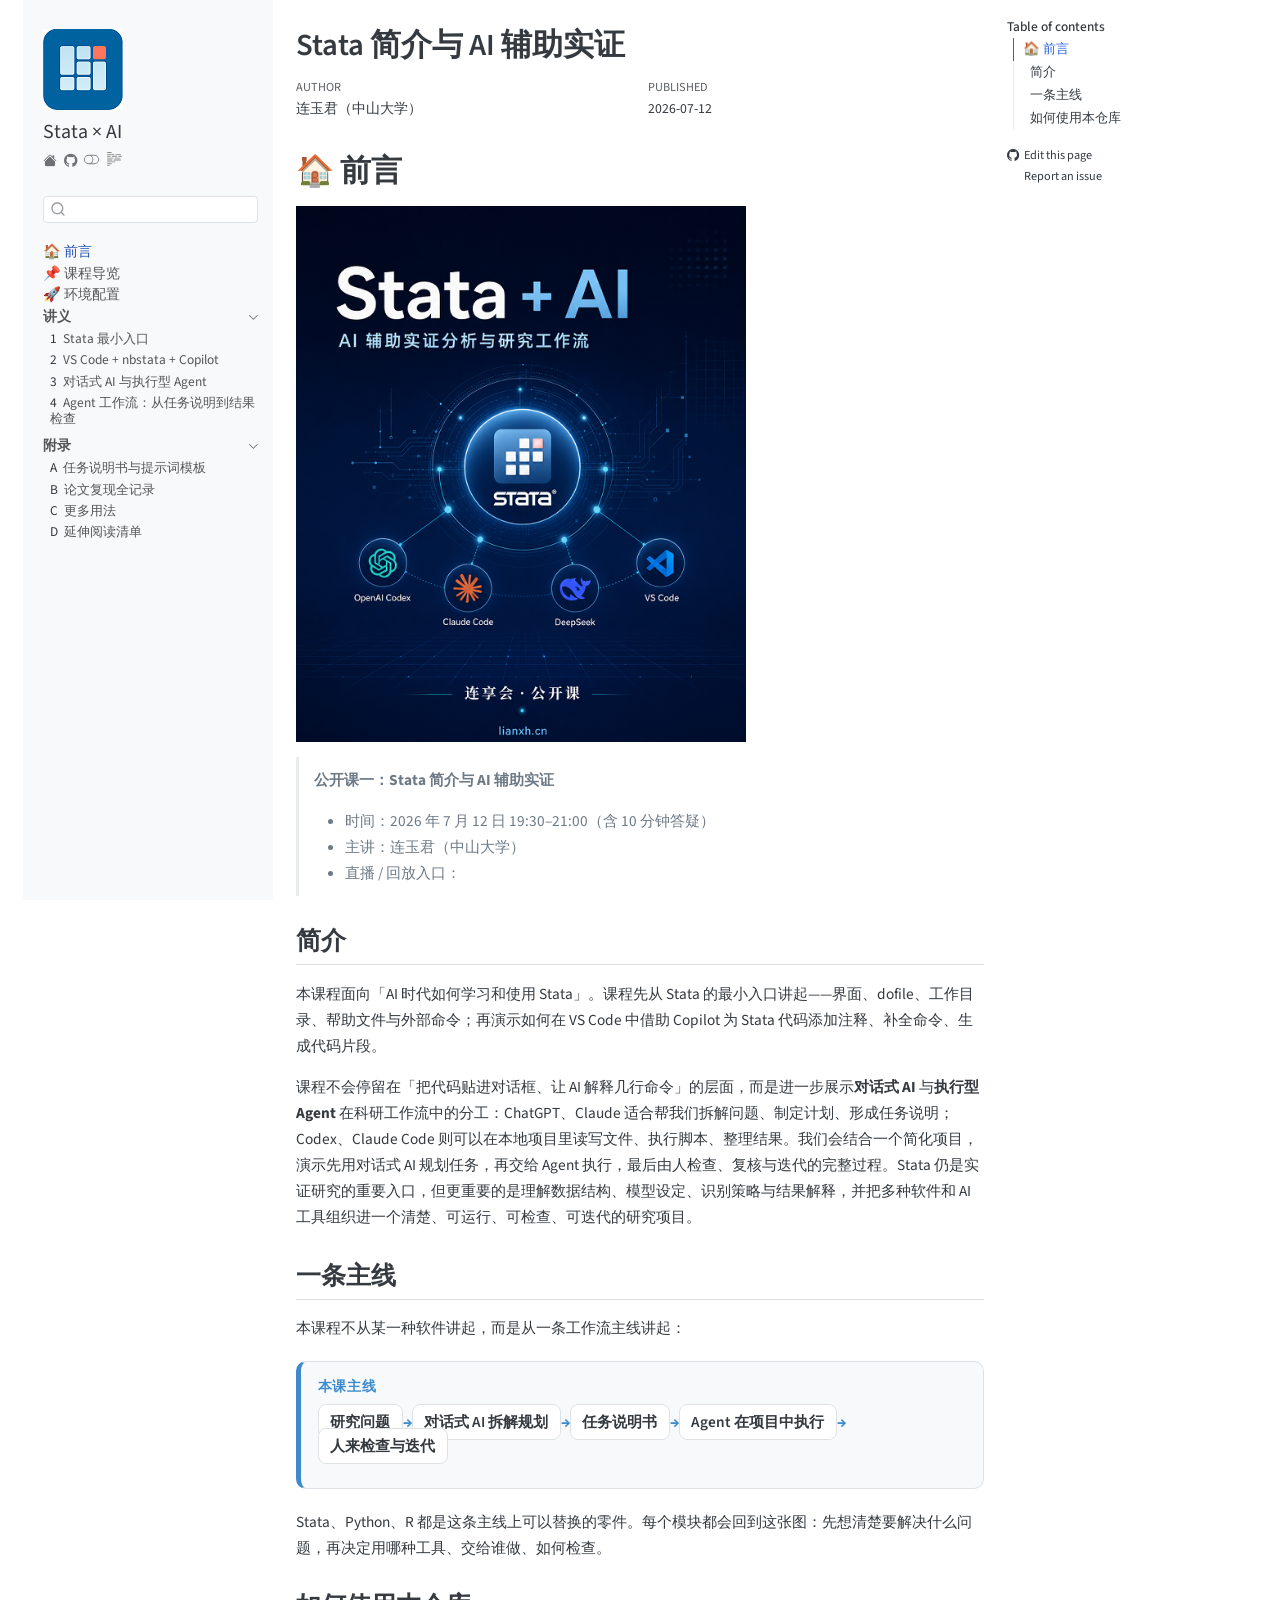
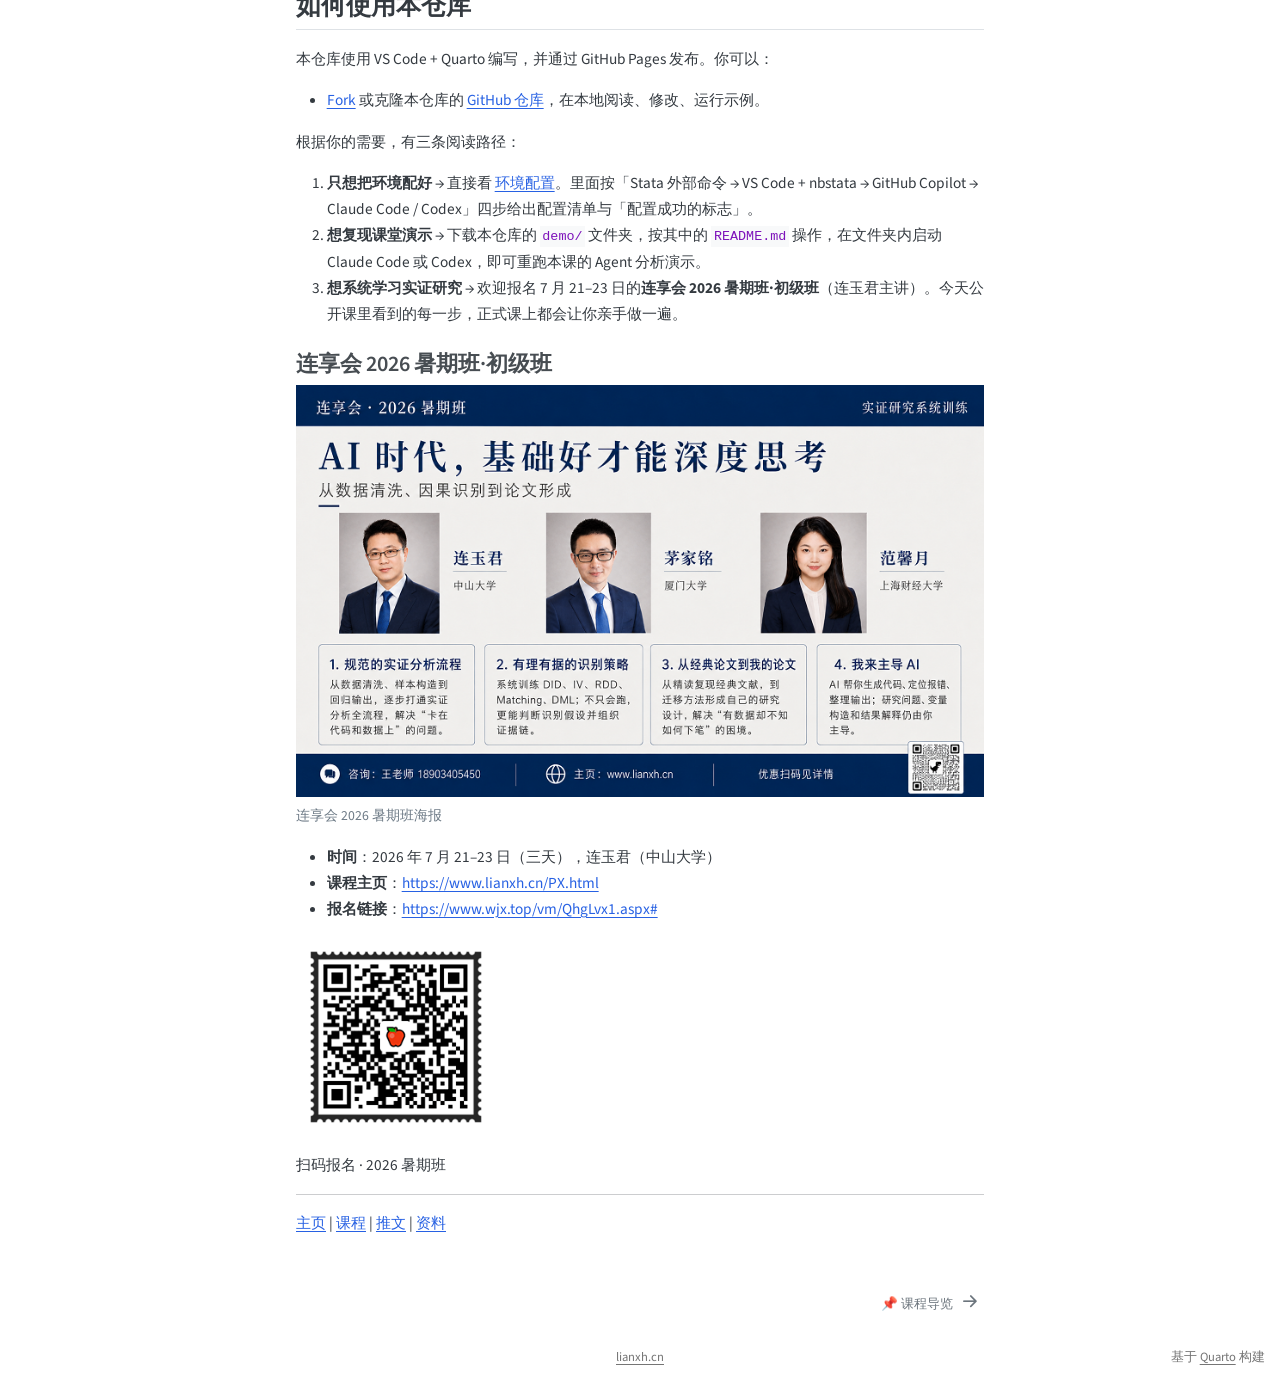
==== docs/index.html @ 2be3e315 "全站改为最终授课语气；A/B/C/D 阅读体验增强 - 语气：清除『我会/不细讲/课上我/两页slide/预跑成果』等过程性表述，改用『若需了解…请参阅…』 - A：第3/4讲工作流做成 .flow-" ====
<!DOCTYPE html>
<html xmlns="http://www.w3.org/1999/xhtml" lang="en" xml:lang="en"><head>

<meta charset="utf-8">
<meta name="generator" content="quarto-1.6.39">

<meta name="viewport" content="width=device-width, initial-scale=1.0, user-scalable=yes">

<meta name="author" content="连玉君（中山大学）">
<meta name="dcterms.date" content="2026-07-12">

<title>Stata 简介与 AI 辅助实证</title>
<style>
code{white-space: pre-wrap;}
span.smallcaps{font-variant: small-caps;}
div.columns{display: flex; gap: min(4vw, 1.5em);}
div.column{flex: auto; overflow-x: auto;}
div.hanging-indent{margin-left: 1.5em; text-indent: -1.5em;}
ul.task-list{list-style: none;}
ul.task-list li input[type="checkbox"] {
  width: 0.8em;
  margin: 0 0.8em 0.2em -1em; /* quarto-specific, see https://github.com/quarto-dev/quarto-cli/issues/4556 */ 
  vertical-align: middle;
}
</style>


<script src="site_libs/quarto-nav/quarto-nav.js"></script>
<script src="site_libs/quarto-nav/headroom.min.js"></script>
<script src="site_libs/clipboard/clipboard.min.js"></script>
<script src="site_libs/quarto-search/autocomplete.umd.js"></script>
<script src="site_libs/quarto-search/fuse.min.js"></script>
<script src="site_libs/quarto-search/quarto-search.js"></script>
<meta name="quarto:offset" content="./">
<link href="./outline.html" rel="next">
<link href="./images/book-logo.png" rel="icon" type="image/png">
<script src="site_libs/quarto-html/quarto.js"></script>
<script src="site_libs/quarto-html/popper.min.js"></script>
<script src="site_libs/quarto-html/tippy.umd.min.js"></script>
<script src="site_libs/quarto-html/anchor.min.js"></script>
<link href="site_libs/quarto-html/tippy.css" rel="stylesheet">
<link href="site_libs/quarto-html/quarto-syntax-highlighting-e8fb9d25728d58bfeac61b497e4a6629.css" rel="stylesheet" class="quarto-color-scheme" id="quarto-text-highlighting-styles">
<link href="site_libs/quarto-html/quarto-syntax-highlighting-dark-57a92833092fd6dc0d7710b6bdfff9c5.css" rel="prefetch" class="quarto-color-scheme quarto-color-alternate" id="quarto-text-highlighting-styles">
<script src="site_libs/bootstrap/bootstrap.min.js"></script>
<link href="site_libs/bootstrap/bootstrap-icons.css" rel="stylesheet">
<link href="site_libs/bootstrap/bootstrap-7ef202e96c563d31d9e5226e4d6cabf9.min.css" rel="stylesheet" append-hash="true" class="quarto-color-scheme" id="quarto-bootstrap" data-mode="light">
<link href="site_libs/bootstrap/bootstrap-dark-490ba4e843cb1303a232ed0c676384f2.min.css" rel="prefetch" append-hash="true" class="quarto-color-scheme quarto-color-alternate" id="quarto-bootstrap" data-mode="dark">
<script id="quarto-search-options" type="application/json">{
  "location": "sidebar",
  "copy-button": false,
  "collapse-after": 3,
  "panel-placement": "start",
  "type": "textbox",
  "limit": 50,
  "keyboard-shortcut": [
    "f",
    "/",
    "s"
  ],
  "show-item-context": false,
  "language": {
    "search-no-results-text": "No results",
    "search-matching-documents-text": "matching documents",
    "search-copy-link-title": "Copy link to search",
    "search-hide-matches-text": "Hide additional matches",
    "search-more-match-text": "more match in this document",
    "search-more-matches-text": "more matches in this document",
    "search-clear-button-title": "Clear",
    "search-text-placeholder": "",
    "search-detached-cancel-button-title": "Cancel",
    "search-submit-button-title": "Submit",
    "search-label": "Search"
  }
}</script>


<link rel="stylesheet" href="styles.css">
</head>

<body class="nav-sidebar floating">

<div id="quarto-search-results"></div>
  <header id="quarto-header" class="headroom fixed-top">
  <nav class="quarto-secondary-nav">
    <div class="container-fluid d-flex">
      <button type="button" class="quarto-btn-toggle btn" data-bs-toggle="collapse" role="button" data-bs-target=".quarto-sidebar-collapse-item" aria-controls="quarto-sidebar" aria-expanded="false" aria-label="Toggle sidebar navigation" onclick="if (window.quartoToggleHeadroom) { window.quartoToggleHeadroom(); }">
        <i class="bi bi-layout-text-sidebar-reverse"></i>
      </button>
        <nav class="quarto-page-breadcrumbs" aria-label="breadcrumb"><ol class="breadcrumb"><li class="breadcrumb-item"><a href="./index.html">🏠 前言</a></li></ol></nav>
        <a class="flex-grow-1" role="navigation" data-bs-toggle="collapse" data-bs-target=".quarto-sidebar-collapse-item" aria-controls="quarto-sidebar" aria-expanded="false" aria-label="Toggle sidebar navigation" onclick="if (window.quartoToggleHeadroom) { window.quartoToggleHeadroom(); }">      
        </a>
      <button type="button" class="btn quarto-search-button" aria-label="Search" onclick="window.quartoOpenSearch();">
        <i class="bi bi-search"></i>
      </button>
    </div>
  </nav>
</header>
<!-- content -->
<div id="quarto-content" class="quarto-container page-columns page-rows-contents page-layout-article">
<!-- sidebar -->
  <nav id="quarto-sidebar" class="sidebar collapse collapse-horizontal quarto-sidebar-collapse-item sidebar-navigation floating overflow-auto">
    <div class="pt-lg-2 mt-2 text-left sidebar-header sidebar-header-stacked">
      <a href="https://lianxhcn.github.io/stata-ai/" class="sidebar-logo-link">
      <img src="./images/book-logo.png" alt="" class="sidebar-logo py-0 d-lg-inline d-none">
      </a>
    <div class="sidebar-title mb-0 py-0">
      <a href="./">Stata × AI</a> 
        <div class="sidebar-tools-main tools-wide">
    <a href="https://www.lianxh.cn" title="" class="quarto-navigation-tool px-1" aria-label=""><i class="bi bi-house-fill"></i></a>
    <a href="https://github.com/lianxhcn/stata-ai" title="Source Code" class="quarto-navigation-tool px-1" aria-label="Source Code"><i class="bi bi-github"></i></a>
  <a href="" class="quarto-color-scheme-toggle quarto-navigation-tool  px-1" onclick="window.quartoToggleColorScheme(); return false;" title="Toggle dark mode"><i class="bi"></i></a>
  <a href="" class="quarto-reader-toggle quarto-navigation-tool px-1" onclick="window.quartoToggleReader(); return false;" title="Toggle reader mode">
  <div class="quarto-reader-toggle-btn">
  <i class="bi"></i>
  </div>
</a>
</div>
    </div>
      </div>
        <div class="mt-2 flex-shrink-0 align-items-center">
        <div class="sidebar-search">
        <div id="quarto-search" class="" title="Search"></div>
        </div>
        </div>
    <div class="sidebar-menu-container"> 
    <ul class="list-unstyled mt-1">
        <li class="sidebar-item">
  <div class="sidebar-item-container"> 
  <a href="./index.html" class="sidebar-item-text sidebar-link active">
 <span class="menu-text">🏠 前言</span></a>
  </div>
</li>
        <li class="sidebar-item">
  <div class="sidebar-item-container"> 
  <a href="./outline.html" class="sidebar-item-text sidebar-link">
 <span class="menu-text">📌 课程导览</span></a>
  </div>
</li>
        <li class="sidebar-item">
  <div class="sidebar-item-container"> 
  <a href="./settings.html" class="sidebar-item-text sidebar-link">
 <span class="menu-text">🚀 环境配置</span></a>
  </div>
</li>
        <li class="sidebar-item sidebar-item-section">
      <div class="sidebar-item-container"> 
            <a class="sidebar-item-text sidebar-link text-start" data-bs-toggle="collapse" data-bs-target="#quarto-sidebar-section-1" role="navigation" aria-expanded="true">
 <span class="menu-text"><strong>讲义</strong></span></a>
          <a class="sidebar-item-toggle text-start" data-bs-toggle="collapse" data-bs-target="#quarto-sidebar-section-1" role="navigation" aria-expanded="true" aria-label="Toggle section">
            <i class="bi bi-chevron-right ms-2"></i>
          </a> 
      </div>
      <ul id="quarto-sidebar-section-1" class="collapse list-unstyled sidebar-section depth1 show">  
          <li class="sidebar-item">
  <div class="sidebar-item-container"> 
  <a href="./lectures/01_stata_basics.html" class="sidebar-item-text sidebar-link">
 <span class="menu-text"><span class="chapter-number">1</span>&nbsp; <span class="chapter-title">Stata 最小入口</span></span></a>
  </div>
</li>
          <li class="sidebar-item">
  <div class="sidebar-item-container"> 
  <a href="./lectures/02_vscode_nbstata.html" class="sidebar-item-text sidebar-link">
 <span class="menu-text"><span class="chapter-number">2</span>&nbsp; <span class="chapter-title">VS Code + nbstata + Copilot</span></span></a>
  </div>
</li>
          <li class="sidebar-item">
  <div class="sidebar-item-container"> 
  <a href="./lectures/03_ai_vs_agent.html" class="sidebar-item-text sidebar-link">
 <span class="menu-text"><span class="chapter-number">3</span>&nbsp; <span class="chapter-title">对话式 AI 与执行型 Agent</span></span></a>
  </div>
</li>
          <li class="sidebar-item">
  <div class="sidebar-item-container"> 
  <a href="./lectures/04_agent_workflow.html" class="sidebar-item-text sidebar-link">
 <span class="menu-text"><span class="chapter-number">4</span>&nbsp; <span class="chapter-title">Agent 工作流：从任务说明到结果检查</span></span></a>
  </div>
</li>
      </ul>
  </li>
        <li class="sidebar-item sidebar-item-section">
      <div class="sidebar-item-container"> 
            <a class="sidebar-item-text sidebar-link text-start" data-bs-toggle="collapse" data-bs-target="#quarto-sidebar-section-2" role="navigation" aria-expanded="true">
 <span class="menu-text">附录</span></a>
          <a class="sidebar-item-toggle text-start" data-bs-toggle="collapse" data-bs-target="#quarto-sidebar-section-2" role="navigation" aria-expanded="true" aria-label="Toggle section">
            <i class="bi bi-chevron-right ms-2"></i>
          </a> 
      </div>
      <ul id="quarto-sidebar-section-2" class="collapse list-unstyled sidebar-section depth1 show">  
          <li class="sidebar-item">
  <div class="sidebar-item-container"> 
  <a href="./appendix/A_prompt_templates.html" class="sidebar-item-text sidebar-link">
 <span class="menu-text"><span class="chapter-number">A</span>&nbsp; <span class="chapter-title">任务说明书与提示词模板</span></span></a>
  </div>
</li>
          <li class="sidebar-item">
  <div class="sidebar-item-container"> 
  <a href="./appendix/B_replication.html" class="sidebar-item-text sidebar-link">
 <span class="menu-text"><span class="chapter-number">B</span>&nbsp; <span class="chapter-title">论文复现全记录</span></span></a>
  </div>
</li>
          <li class="sidebar-item">
  <div class="sidebar-item-container"> 
  <a href="./appendix/C_more_usage.html" class="sidebar-item-text sidebar-link">
 <span class="menu-text"><span class="chapter-number">C</span>&nbsp; <span class="chapter-title">更多用法</span></span></a>
  </div>
</li>
          <li class="sidebar-item">
  <div class="sidebar-item-container"> 
  <a href="./appendix/D_reading_list.html" class="sidebar-item-text sidebar-link">
 <span class="menu-text"><span class="chapter-number">D</span>&nbsp; <span class="chapter-title">延伸阅读清单</span></span></a>
  </div>
</li>
      </ul>
  </li>
    </ul>
    </div>
</nav>
<div id="quarto-sidebar-glass" class="quarto-sidebar-collapse-item" data-bs-toggle="collapse" data-bs-target=".quarto-sidebar-collapse-item"></div>
<!-- margin-sidebar -->
    <div id="quarto-margin-sidebar" class="sidebar margin-sidebar">
        <nav id="TOC" role="doc-toc" class="toc-active">
    <h2 id="toc-title">Table of contents</h2>
   
  <ul>
  <li><a href="#前言" id="toc-前言" class="nav-link active" data-scroll-target="#前言">🏠 前言</a>
  <ul class="collapse">
  <li><a href="#简介" id="toc-简介" class="nav-link" data-scroll-target="#简介">简介</a></li>
  <li><a href="#一条主线" id="toc-一条主线" class="nav-link" data-scroll-target="#一条主线">一条主线</a></li>
  <li><a href="#如何使用本仓库" id="toc-如何使用本仓库" class="nav-link" data-scroll-target="#如何使用本仓库">如何使用本仓库</a>
  <ul class="collapse">
  <li><a href="#连享会-2026-暑期班初级班" id="toc-连享会-2026-暑期班初级班" class="nav-link" data-scroll-target="#连享会-2026-暑期班初级班">连享会 2026 暑期班·初级班</a></li>
  </ul></li>
  </ul></li>
  </ul>
<div class="toc-actions"><ul><li><a href="https://github.com/lianxhcn/stata-ai/edit/main/index.qmd" class="toc-action"><i class="bi bi-github"></i>Edit this page</a></li><li><a href="https://github.com/lianxhcn/stata-ai/issues/new" class="toc-action"><i class="bi empty"></i>Report an issue</a></li></ul></div></nav>
    </div>
<!-- main -->
<main class="content" id="quarto-document-content">

<header id="title-block-header" class="quarto-title-block default">
<div class="quarto-title">
<h1 class="title">Stata 简介与 AI 辅助实证</h1>
</div>



<div class="quarto-title-meta">

    <div>
    <div class="quarto-title-meta-heading">Author</div>
    <div class="quarto-title-meta-contents">
             <p>连玉君（中山大学） </p>
          </div>
  </div>
    
    <div>
    <div class="quarto-title-meta-heading">Published</div>
    <div class="quarto-title-meta-contents">
      <p class="date">2026-07-12</p>
    </div>
  </div>
  
    
  </div>
  


</header>


<section id="前言" class="level1 unnumbered">
<h1 class="unnumbered">🏠 前言</h1>
<p><img src="images/book-front.png" width="450"></p>
<blockquote class="blockquote">
<p><strong>公开课一：Stata 简介与 AI 辅助实证</strong></p>
<ul>
<li>时间：2026 年 7 月 12 日 19:30–21:00（含 10 分钟答疑）</li>
<li>主讲：连玉君（中山大学）</li>
<li>直播 / 回放入口：<!-- TODO: 直播/回放入口 --></li>
</ul>
</blockquote>
<section id="简介" class="level2">
<h2 class="anchored" data-anchor-id="简介">简介</h2>
<p>本课程面向「AI 时代如何学习和使用 Stata」。课程先从 Stata 的最小入口讲起——界面、dofile、工作目录、帮助文件与外部命令；再演示如何在 VS Code 中借助 Copilot 为 Stata 代码添加注释、补全命令、生成代码片段。</p>
<p>课程不会停留在「把代码贴进对话框、让 AI 解释几行命令」的层面，而是进一步展示<strong>对话式 AI</strong> 与<strong>执行型 Agent</strong> 在科研工作流中的分工：ChatGPT、Claude 适合帮我们拆解问题、制定计划、形成任务说明；Codex、Claude Code 则可以在本地项目里读写文件、执行脚本、整理结果。我们会结合一个简化项目，演示先用对话式 AI 规划任务，再交给 Agent 执行，最后由人检查、复核与迭代的完整过程。Stata 仍是实证研究的重要入口，但更重要的是理解数据结构、模型设定、识别策略与结果解释，并把多种软件和 AI 工具组织进一个清楚、可运行、可检查、可迭代的研究项目。</p>
</section>
<section id="一条主线" class="level2">
<h2 class="anchored" data-anchor-id="一条主线">一条主线</h2>
<p>本课程不从某一种软件讲起，而是从一条工作流主线讲起：</p>
<div class="flow-box">
<span class="flow-title">本课主线</span>
<div class="flow-steps">
<p><span class="step">研究问题</span><span class="arrow">→</span><span class="step">对话式 AI 拆解规划</span><span class="arrow">→</span><span class="step">任务说明书</span><span class="arrow">→</span><span class="step">Agent 在项目中执行</span><span class="arrow">→</span><span class="step">人来检查与迭代</span></p>
</div>
</div>
<p>Stata、Python、R 都是这条主线上可以替换的零件。每个模块都会回到这张图：先想清楚要解决什么问题，再决定用哪种工具、交给谁做、如何检查。</p>
</section>
<section id="如何使用本仓库" class="level2">
<h2 class="anchored" data-anchor-id="如何使用本仓库">如何使用本仓库</h2>
<p>本仓库使用 VS Code + Quarto 编写，并通过 GitHub Pages 发布。你可以：</p>
<ul>
<li><a href="https://github.com/lianxhcn/stata-ai/fork">Fork</a> 或克隆本仓库的 <a href="https://github.com/lianxhcn/stata-ai">GitHub 仓库</a>，在本地阅读、修改、运行示例。</li>
</ul>
<p>根据你的需要，有三条阅读路径：</p>
<ol type="1">
<li><strong>只想把环境配好</strong> → 直接看 <a href="./settings.html">环境配置</a>。里面按「Stata 外部命令 → VS Code + nbstata → GitHub Copilot → Claude Code / Codex」四步给出配置清单与「配置成功的标志」。</li>
<li><strong>想复现课堂演示</strong> → 下载本仓库的 <code>demo/</code> 文件夹，按其中的 <code>README.md</code> 操作，在文件夹内启动 Claude Code 或 Codex，即可重跑本课的 Agent 分析演示。</li>
<li><strong>想系统学习实证研究</strong> → 欢迎报名 7 月 21–23 日的<strong>连享会 2026 暑期班·初级班</strong>（连玉君主讲）。今天公开课里看到的每一步，正式课上都会让你亲手做一遍。</li>
</ol>
<section id="连享会-2026-暑期班初级班" class="level3">
<h3 class="anchored" data-anchor-id="连享会-2026-暑期班初级班">连享会 2026 暑期班·初级班</h3>
<div class="quarto-figure quarto-figure-center">
<figure class="figure">
<p><img src="images/poster-2026summer.png" class="img-fluid figure-img"></p>
<figcaption>连享会 2026 暑期班海报</figcaption>
</figure>
</div>
<ul>
<li><strong>时间</strong>：2026 年 7 月 21–23 日（三天），连玉君（中山大学）</li>
<li><strong>课程主页</strong>：<a href="https://www.lianxh.cn/PX.html" class="uri">https://www.lianxh.cn/PX.html</a></li>
<li><strong>报名链接</strong>：<a href="https://www.wjx.top/vm/QhgLvx1.aspx#" class="uri">https://www.wjx.top/vm/QhgLvx1.aspx#</a></li>
</ul>
<p><img src="images/qrcode-2026summer.png" width="200"></p>
<p>扫码报名 · 2026 暑期班</p>
<hr>
<p><a href="https://www.lianxh.cn">主页</a> | <a href="https://www.lianxh.cn/PX.html">课程</a> | <a href="https://www.lianxh.cn/blogs/all.html">推文</a> | <a href="https://www.lianxh.cn/share.html">资料</a></p>


</section>
</section>
</section>

</main> <!-- /main -->
<script id="quarto-html-after-body" type="application/javascript">
window.document.addEventListener("DOMContentLoaded", function (event) {
  const toggleBodyColorMode = (bsSheetEl) => {
    const mode = bsSheetEl.getAttribute("data-mode");
    const bodyEl = window.document.querySelector("body");
    if (mode === "dark") {
      bodyEl.classList.add("quarto-dark");
      bodyEl.classList.remove("quarto-light");
    } else {
      bodyEl.classList.add("quarto-light");
      bodyEl.classList.remove("quarto-dark");
    }
  }
  const toggleBodyColorPrimary = () => {
    const bsSheetEl = window.document.querySelector("link#quarto-bootstrap");
    if (bsSheetEl) {
      toggleBodyColorMode(bsSheetEl);
    }
  }
  toggleBodyColorPrimary();  
  const disableStylesheet = (stylesheets) => {
    for (let i=0; i < stylesheets.length; i++) {
      const stylesheet = stylesheets[i];
      stylesheet.rel = 'prefetch';
    }
  }
  const enableStylesheet = (stylesheets) => {
    for (let i=0; i < stylesheets.length; i++) {
      const stylesheet = stylesheets[i];
      stylesheet.rel = 'stylesheet';
    }
  }
  const manageTransitions = (selector, allowTransitions) => {
    const els = window.document.querySelectorAll(selector);
    for (let i=0; i < els.length; i++) {
      const el = els[i];
      if (allowTransitions) {
        el.classList.remove('notransition');
      } else {
        el.classList.add('notransition');
      }
    }
  }
  const toggleGiscusIfUsed = (isAlternate, darkModeDefault) => {
    const baseTheme = document.querySelector('#giscus-base-theme')?.value ?? 'light';
    const alternateTheme = document.querySelector('#giscus-alt-theme')?.value ?? 'dark';
    let newTheme = '';
    if(darkModeDefault) {
      newTheme = isAlternate ? baseTheme : alternateTheme;
    } else {
      newTheme = isAlternate ? alternateTheme : baseTheme;
    }
    const changeGiscusTheme = () => {
      // From: https://github.com/giscus/giscus/issues/336
      const sendMessage = (message) => {
        const iframe = document.querySelector('iframe.giscus-frame');
        if (!iframe) return;
        iframe.contentWindow.postMessage({ giscus: message }, 'https://giscus.app');
      }
      sendMessage({
        setConfig: {
          theme: newTheme
        }
      });
    }
    const isGiscussLoaded = window.document.querySelector('iframe.giscus-frame') !== null;
    if (isGiscussLoaded) {
      changeGiscusTheme();
    }
  }
  const toggleColorMode = (alternate) => {
    // Switch the stylesheets
    const alternateStylesheets = window.document.querySelectorAll('link.quarto-color-scheme.quarto-color-alternate');
    manageTransitions('#quarto-margin-sidebar .nav-link', false);
    if (alternate) {
      enableStylesheet(alternateStylesheets);
      for (const sheetNode of alternateStylesheets) {
        if (sheetNode.id === "quarto-bootstrap") {
          toggleBodyColorMode(sheetNode);
        }
      }
    } else {
      disableStylesheet(alternateStylesheets);
      toggleBodyColorPrimary();
    }
    manageTransitions('#quarto-margin-sidebar .nav-link', true);
    // Switch the toggles
    const toggles = window.document.querySelectorAll('.quarto-color-scheme-toggle');
    for (let i=0; i < toggles.length; i++) {
      const toggle = toggles[i];
      if (toggle) {
        if (alternate) {
          toggle.classList.add("alternate");     
        } else {
          toggle.classList.remove("alternate");
        }
      }
    }
    // Hack to workaround the fact that safari doesn't
    // properly recolor the scrollbar when toggling (#1455)
    if (navigator.userAgent.indexOf('Safari') > 0 && navigator.userAgent.indexOf('Chrome') == -1) {
      manageTransitions("body", false);
      window.scrollTo(0, 1);
      setTimeout(() => {
        window.scrollTo(0, 0);
        manageTransitions("body", true);
      }, 40);  
    }
  }
  const isFileUrl = () => { 
    return window.location.protocol === 'file:';
  }
  const hasAlternateSentinel = () => {  
    let styleSentinel = getColorSchemeSentinel();
    if (styleSentinel !== null) {
      return styleSentinel === "alternate";
    } else {
      return false;
    }
  }
  const setStyleSentinel = (alternate) => {
    const value = alternate ? "alternate" : "default";
    if (!isFileUrl()) {
      window.localStorage.setItem("quarto-color-scheme", value);
    } else {
      localAlternateSentinel = value;
    }
  }
  const getColorSchemeSentinel = () => {
    if (!isFileUrl()) {
      const storageValue = window.localStorage.getItem("quarto-color-scheme");
      return storageValue != null ? storageValue : localAlternateSentinel;
    } else {
      return localAlternateSentinel;
    }
  }
  const darkModeDefault = false;
  let localAlternateSentinel = darkModeDefault ? 'alternate' : 'default';
  // Dark / light mode switch
  window.quartoToggleColorScheme = () => {
    // Read the current dark / light value 
    let toAlternate = !hasAlternateSentinel();
    toggleColorMode(toAlternate);
    setStyleSentinel(toAlternate);
    toggleGiscusIfUsed(toAlternate, darkModeDefault);
  };
  // Ensure there is a toggle, if there isn't float one in the top right
  if (window.document.querySelector('.quarto-color-scheme-toggle') === null) {
    const a = window.document.createElement('a');
    a.classList.add('top-right');
    a.classList.add('quarto-color-scheme-toggle');
    a.href = "";
    a.onclick = function() { try { window.quartoToggleColorScheme(); } catch {} return false; };
    const i = window.document.createElement("i");
    i.classList.add('bi');
    a.appendChild(i);
    window.document.body.appendChild(a);
  }
  // Switch to dark mode if need be
  if (hasAlternateSentinel()) {
    toggleColorMode(true);
  } else {
    toggleColorMode(false);
  }
  const icon = "";
  const anchorJS = new window.AnchorJS();
  anchorJS.options = {
    placement: 'right',
    icon: icon
  };
  anchorJS.add('.anchored');
  const isCodeAnnotation = (el) => {
    for (const clz of el.classList) {
      if (clz.startsWith('code-annotation-')) {                     
        return true;
      }
    }
    return false;
  }
  const onCopySuccess = function(e) {
    // button target
    const button = e.trigger;
    // don't keep focus
    button.blur();
    // flash "checked"
    button.classList.add('code-copy-button-checked');
    var currentTitle = button.getAttribute("title");
    button.setAttribute("title", "Copied!");
    let tooltip;
    if (window.bootstrap) {
      button.setAttribute("data-bs-toggle", "tooltip");
      button.setAttribute("data-bs-placement", "left");
      button.setAttribute("data-bs-title", "Copied!");
      tooltip = new bootstrap.Tooltip(button, 
        { trigger: "manual", 
          customClass: "code-copy-button-tooltip",
          offset: [0, -8]});
      tooltip.show();    
    }
    setTimeout(function() {
      if (tooltip) {
        tooltip.hide();
        button.removeAttribute("data-bs-title");
        button.removeAttribute("data-bs-toggle");
        button.removeAttribute("data-bs-placement");
      }
      button.setAttribute("title", currentTitle);
      button.classList.remove('code-copy-button-checked');
    }, 1000);
    // clear code selection
    e.clearSelection();
  }
  const getTextToCopy = function(trigger) {
      const codeEl = trigger.previousElementSibling.cloneNode(true);
      for (const childEl of codeEl.children) {
        if (isCodeAnnotation(childEl)) {
          childEl.remove();
        }
      }
      return codeEl.innerText;
  }
  const clipboard = new window.ClipboardJS('.code-copy-button:not([data-in-quarto-modal])', {
    text: getTextToCopy
  });
  clipboard.on('success', onCopySuccess);
  if (window.document.getElementById('quarto-embedded-source-code-modal')) {
    const clipboardModal = new window.ClipboardJS('.code-copy-button[data-in-quarto-modal]', {
      text: getTextToCopy,
      container: window.document.getElementById('quarto-embedded-source-code-modal')
    });
    clipboardModal.on('success', onCopySuccess);
  }
    var localhostRegex = new RegExp(/^(?:http|https):\/\/localhost\:?[0-9]*\//);
    var mailtoRegex = new RegExp(/^mailto:/);
      var filterRegex = new RegExp("https:\/\/lianxhcn\.github\.io\/stata-ai\/");
    var isInternal = (href) => {
        return filterRegex.test(href) || localhostRegex.test(href) || mailtoRegex.test(href);
    }
    // Inspect non-navigation links and adorn them if external
 	var links = window.document.querySelectorAll('a[href]:not(.nav-link):not(.navbar-brand):not(.toc-action):not(.sidebar-link):not(.sidebar-item-toggle):not(.pagination-link):not(.no-external):not([aria-hidden]):not(.dropdown-item):not(.quarto-navigation-tool):not(.about-link)');
    for (var i=0; i<links.length; i++) {
      const link = links[i];
      if (!isInternal(link.href)) {
        // undo the damage that might have been done by quarto-nav.js in the case of
        // links that we want to consider external
        if (link.dataset.originalHref !== undefined) {
          link.href = link.dataset.originalHref;
        }
          // target, if specified
          link.setAttribute("target", "_blank");
          if (link.getAttribute("rel") === null) {
            link.setAttribute("rel", "noopener");
          }
      }
    }
  function tippyHover(el, contentFn, onTriggerFn, onUntriggerFn) {
    const config = {
      allowHTML: true,
      maxWidth: 500,
      delay: 100,
      arrow: false,
      appendTo: function(el) {
          return el.parentElement;
      },
      interactive: true,
      interactiveBorder: 10,
      theme: 'quarto',
      placement: 'bottom-start',
    };
    if (contentFn) {
      config.content = contentFn;
    }
    if (onTriggerFn) {
      config.onTrigger = onTriggerFn;
    }
    if (onUntriggerFn) {
      config.onUntrigger = onUntriggerFn;
    }
    window.tippy(el, config); 
  }
  const noterefs = window.document.querySelectorAll('a[role="doc-noteref"]');
  for (var i=0; i<noterefs.length; i++) {
    const ref = noterefs[i];
    tippyHover(ref, function() {
      // use id or data attribute instead here
      let href = ref.getAttribute('data-footnote-href') || ref.getAttribute('href');
      try { href = new URL(href).hash; } catch {}
      const id = href.replace(/^#\/?/, "");
      const note = window.document.getElementById(id);
      if (note) {
        return note.innerHTML;
      } else {
        return "";
      }
    });
  }
  const xrefs = window.document.querySelectorAll('a.quarto-xref');
  const processXRef = (id, note) => {
    // Strip column container classes
    const stripColumnClz = (el) => {
      el.classList.remove("page-full", "page-columns");
      if (el.children) {
        for (const child of el.children) {
          stripColumnClz(child);
        }
      }
    }
    stripColumnClz(note)
    if (id === null || id.startsWith('sec-')) {
      // Special case sections, only their first couple elements
      const container = document.createElement("div");
      if (note.children && note.children.length > 2) {
        container.appendChild(note.children[0].cloneNode(true));
        for (let i = 1; i < note.children.length; i++) {
          const child = note.children[i];
          if (child.tagName === "P" && child.innerText === "") {
            continue;
          } else {
            container.appendChild(child.cloneNode(true));
            break;
          }
        }
        if (window.Quarto?.typesetMath) {
          window.Quarto.typesetMath(container);
        }
        return container.innerHTML
      } else {
        if (window.Quarto?.typesetMath) {
          window.Quarto.typesetMath(note);
        }
        return note.innerHTML;
      }
    } else {
      // Remove any anchor links if they are present
      const anchorLink = note.querySelector('a.anchorjs-link');
      if (anchorLink) {
        anchorLink.remove();
      }
      if (window.Quarto?.typesetMath) {
        window.Quarto.typesetMath(note);
      }
      if (note.classList.contains("callout")) {
        return note.outerHTML;
      } else {
        return note.innerHTML;
      }
    }
  }
  for (var i=0; i<xrefs.length; i++) {
    const xref = xrefs[i];
    tippyHover(xref, undefined, function(instance) {
      instance.disable();
      let url = xref.getAttribute('href');
      let hash = undefined; 
      if (url.startsWith('#')) {
        hash = url;
      } else {
        try { hash = new URL(url).hash; } catch {}
      }
      if (hash) {
        const id = hash.replace(/^#\/?/, "");
        const note = window.document.getElementById(id);
        if (note !== null) {
          try {
            const html = processXRef(id, note.cloneNode(true));
            instance.setContent(html);
          } finally {
            instance.enable();
            instance.show();
          }
        } else {
          // See if we can fetch this
          fetch(url.split('#')[0])
          .then(res => res.text())
          .then(html => {
            const parser = new DOMParser();
            const htmlDoc = parser.parseFromString(html, "text/html");
            const note = htmlDoc.getElementById(id);
            if (note !== null) {
              const html = processXRef(id, note);
              instance.setContent(html);
            } 
          }).finally(() => {
            instance.enable();
            instance.show();
          });
        }
      } else {
        // See if we can fetch a full url (with no hash to target)
        // This is a special case and we should probably do some content thinning / targeting
        fetch(url)
        .then(res => res.text())
        .then(html => {
          const parser = new DOMParser();
          const htmlDoc = parser.parseFromString(html, "text/html");
          const note = htmlDoc.querySelector('main.content');
          if (note !== null) {
            // This should only happen for chapter cross references
            // (since there is no id in the URL)
            // remove the first header
            if (note.children.length > 0 && note.children[0].tagName === "HEADER") {
              note.children[0].remove();
            }
            const html = processXRef(null, note);
            instance.setContent(html);
          } 
        }).finally(() => {
          instance.enable();
          instance.show();
        });
      }
    }, function(instance) {
    });
  }
      let selectedAnnoteEl;
      const selectorForAnnotation = ( cell, annotation) => {
        let cellAttr = 'data-code-cell="' + cell + '"';
        let lineAttr = 'data-code-annotation="' +  annotation + '"';
        const selector = 'span[' + cellAttr + '][' + lineAttr + ']';
        return selector;
      }
      const selectCodeLines = (annoteEl) => {
        const doc = window.document;
        const targetCell = annoteEl.getAttribute("data-target-cell");
        const targetAnnotation = annoteEl.getAttribute("data-target-annotation");
        const annoteSpan = window.document.querySelector(selectorForAnnotation(targetCell, targetAnnotation));
        const lines = annoteSpan.getAttribute("data-code-lines").split(",");
        const lineIds = lines.map((line) => {
          return targetCell + "-" + line;
        })
        let top = null;
        let height = null;
        let parent = null;
        if (lineIds.length > 0) {
            //compute the position of the single el (top and bottom and make a div)
            const el = window.document.getElementById(lineIds[0]);
            top = el.offsetTop;
            height = el.offsetHeight;
            parent = el.parentElement.parentElement;
          if (lineIds.length > 1) {
            const lastEl = window.document.getElementById(lineIds[lineIds.length - 1]);
            const bottom = lastEl.offsetTop + lastEl.offsetHeight;
            height = bottom - top;
          }
          if (top !== null && height !== null && parent !== null) {
            // cook up a div (if necessary) and position it 
            let div = window.document.getElementById("code-annotation-line-highlight");
            if (div === null) {
              div = window.document.createElement("div");
              div.setAttribute("id", "code-annotation-line-highlight");
              div.style.position = 'absolute';
              parent.appendChild(div);
            }
            div.style.top = top - 2 + "px";
            div.style.height = height + 4 + "px";
            div.style.left = 0;
            let gutterDiv = window.document.getElementById("code-annotation-line-highlight-gutter");
            if (gutterDiv === null) {
              gutterDiv = window.document.createElement("div");
              gutterDiv.setAttribute("id", "code-annotation-line-highlight-gutter");
              gutterDiv.style.position = 'absolute';
              const codeCell = window.document.getElementById(targetCell);
              const gutter = codeCell.querySelector('.code-annotation-gutter');
              gutter.appendChild(gutterDiv);
            }
            gutterDiv.style.top = top - 2 + "px";
            gutterDiv.style.height = height + 4 + "px";
          }
          selectedAnnoteEl = annoteEl;
        }
      };
      const unselectCodeLines = () => {
        const elementsIds = ["code-annotation-line-highlight", "code-annotation-line-highlight-gutter"];
        elementsIds.forEach((elId) => {
          const div = window.document.getElementById(elId);
          if (div) {
            div.remove();
          }
        });
        selectedAnnoteEl = undefined;
      };
        // Handle positioning of the toggle
    window.addEventListener(
      "resize",
      throttle(() => {
        elRect = undefined;
        if (selectedAnnoteEl) {
          selectCodeLines(selectedAnnoteEl);
        }
      }, 10)
    );
    function throttle(fn, ms) {
    let throttle = false;
    let timer;
      return (...args) => {
        if(!throttle) { // first call gets through
            fn.apply(this, args);
            throttle = true;
        } else { // all the others get throttled
            if(timer) clearTimeout(timer); // cancel #2
            timer = setTimeout(() => {
              fn.apply(this, args);
              timer = throttle = false;
            }, ms);
        }
      };
    }
      // Attach click handler to the DT
      const annoteDls = window.document.querySelectorAll('dt[data-target-cell]');
      for (const annoteDlNode of annoteDls) {
        annoteDlNode.addEventListener('click', (event) => {
          const clickedEl = event.target;
          if (clickedEl !== selectedAnnoteEl) {
            unselectCodeLines();
            const activeEl = window.document.querySelector('dt[data-target-cell].code-annotation-active');
            if (activeEl) {
              activeEl.classList.remove('code-annotation-active');
            }
            selectCodeLines(clickedEl);
            clickedEl.classList.add('code-annotation-active');
          } else {
            // Unselect the line
            unselectCodeLines();
            clickedEl.classList.remove('code-annotation-active');
          }
        });
      }
  const findCites = (el) => {
    const parentEl = el.parentElement;
    if (parentEl) {
      const cites = parentEl.dataset.cites;
      if (cites) {
        return {
          el,
          cites: cites.split(' ')
        };
      } else {
        return findCites(el.parentElement)
      }
    } else {
      return undefined;
    }
  };
  var bibliorefs = window.document.querySelectorAll('a[role="doc-biblioref"]');
  for (var i=0; i<bibliorefs.length; i++) {
    const ref = bibliorefs[i];
    const citeInfo = findCites(ref);
    if (citeInfo) {
      tippyHover(citeInfo.el, function() {
        var popup = window.document.createElement('div');
        citeInfo.cites.forEach(function(cite) {
          var citeDiv = window.document.createElement('div');
          citeDiv.classList.add('hanging-indent');
          citeDiv.classList.add('csl-entry');
          var biblioDiv = window.document.getElementById('ref-' + cite);
          if (biblioDiv) {
            citeDiv.innerHTML = biblioDiv.innerHTML;
          }
          popup.appendChild(citeDiv);
        });
        return popup.innerHTML;
      });
    }
  }
});
</script>
<nav class="page-navigation">
  <div class="nav-page nav-page-previous">
  </div>
  <div class="nav-page nav-page-next">
      <a href="./outline.html" class="pagination-link" aria-label="📌 课程导览">
        <span class="nav-page-text">📌 课程导览</span> <i class="bi bi-arrow-right-short"></i>
      </a>
  </div>
</nav>
</div> <!-- /content -->
<footer class="footer">
  <div class="nav-footer">
    <div class="nav-footer-left">
      &nbsp;
    </div>   
    <div class="nav-footer-center">
<p><a href="https://www.lianxh.cn">lianxh.cn</a></p>
<div class="toc-actions d-sm-block d-md-none"><ul><li><a href="https://github.com/lianxhcn/stata-ai/edit/main/index.qmd" class="toc-action"><i class="bi bi-github"></i>Edit this page</a></li><li><a href="https://github.com/lianxhcn/stata-ai/issues/new" class="toc-action"><i class="bi empty"></i>Report an issue</a></li></ul></div></div>
    <div class="nav-footer-right">
<p>基于 <a href="https://quarto.org/">Quarto</a> 构建</p>
</div>
  </div>
</footer>




</body></html>
---- docs/site_libs/quarto-html/tippy.css ----
.tippy-box[data-animation=fade][data-state=hidden]{opacity:0}[data-tippy-root]{max-width:calc(100vw - 10px)}.tippy-box{position:relative;background-color:#333;color:#fff;border-radius:4px;font-size:14px;line-height:1.4;white-space:normal;outline:0;transition-property:transform,visibility,opacity}.tippy-box[data-placement^=top]>.tippy-arrow{bottom:0}.tippy-box[data-placement^=top]>.tippy-arrow:before{bottom:-7px;left:0;border-width:8px 8px 0;border-top-color:initial;transform-origin:center top}.tippy-box[data-placement^=bottom]>.tippy-arrow{top:0}.tippy-box[data-placement^=bottom]>.tippy-arrow:before{top:-7px;left:0;border-width:0 8px 8px;border-bottom-color:initial;transform-origin:center bottom}.tippy-box[data-placement^=left]>.tippy-arrow{right:0}.tippy-box[data-placement^=left]>.tippy-arrow:before{border-width:8px 0 8px 8px;border-left-color:initial;right:-7px;transform-origin:center left}.tippy-box[data-placement^=right]>.tippy-arrow{left:0}.tippy-box[data-placement^=right]>.tippy-arrow:before{left:-7px;border-width:8px 8px 8px 0;border-right-color:initial;transform-origin:center right}.tippy-box[data-inertia][data-state=visible]{transition-timing-function:cubic-bezier(.54,1.5,.38,1.11)}.tippy-arrow{width:16px;height:16px;color:#333}.tippy-arrow:before{content:"";position:absolute;border-color:transparent;border-style:solid}.tippy-content{position:relative;padding:5px 9px;z-index:1}
---- docs/site_libs/quarto-html/quarto-syntax-highlighting-e8fb9d25728d58bfeac61b497e4a6629.css ----
/* quarto syntax highlight colors */
:root {
  --quarto-hl-al-color: #95da4c;
  --quarto-hl-an-color: #50a14f;
  --quarto-hl-at-color: #a626a4;
  --quarto-hl-bn-color: #986801;
  --quarto-hl-bu-color: #a626a4;
  --quarto-hl-ch-color: #50a14f;
  --quarto-hl-co-color: #a0a1a7;
  --quarto-hl-cv-color: #e45649;
  --quarto-hl-cn-color: #986801;
  --quarto-hl-cf-color: #a626a4;
  --quarto-hl-dt-color: #a626a4;
  --quarto-hl-dv-color: #986801;
  --quarto-hl-do-color: #e45649;
  --quarto-hl-er-color: #f44747;
  --quarto-hl-ex-color: #4078f2;
  --quarto-hl-fl-color: #986801;
  --quarto-hl-fu-color: #4078f2;
  --quarto-hl-im-color: #50a14f;
  --quarto-hl-in-color: #c45b00;
  --quarto-hl-kw-color: #a626a4;
  --quarto-hl-op-color: #a626a4;
  --quarto-hl-pp-color: #a626a4;
  --quarto-hl-re-color: #2980b9;
  --quarto-hl-sc-color: #0184bc;
  --quarto-hl-ss-color: #da4453;
  --quarto-hl-st-color: #50a14f;
  --quarto-hl-va-color: #e45649;
  --quarto-hl-vs-color: #da4453;
  --quarto-hl-wa-color: #da4453;
}

/* other quarto variables */
:root {
  --quarto-font-monospace: SFMono-Regular, Menlo, Monaco, Consolas, "Liberation Mono", "Courier New", monospace;
}

code span.al {
  background-color: #4d1f24;
  font-weight: bold;
  color: #95da4c;
}

code span.an {
  color: #50a14f;
}

code span.at {
  color: #a626a4;
}

code span.bn {
  color: #986801;
}

code span.bu {
  color: #a626a4;
}

code span.ch {
  color: #50a14f;
}

code span.co {
  font-style: italic;
  color: #a0a1a7;
}

code span.cv {
  font-style: italic;
  color: #e45649;
}

code span.cn {
  color: #986801;
}

code span.cf {
  color: #a626a4;
}

code span.dt {
  color: #a626a4;
}

code span.dv {
  color: #986801;
}

code span.do {
  color: #e45649;
}

code span.er {
  color: #f44747;
  text-decoration: underline;
}

code span.ex {
  font-weight: bold;
  color: #4078f2;
}

code span.fl {
  color: #986801;
}

code span.fu {
  color: #4078f2;
}

code span.im {
  color: #50a14f;
}

code span.in {
  color: #c45b00;
}

code span.kw {
  color: #a626a4;
}

pre > code.sourceCode > span {
  color: #383a42;
}

code span {
  color: #383a42;
}

code.sourceCode > span {
  color: #383a42;
}

div.sourceCode,
div.sourceCode pre.sourceCode {
  color: #383a42;
}

code span.op {
  color: #a626a4;
}

code span.pp {
  color: #a626a4;
}

code span.re {
  background-color: #153042;
  color: #2980b9;
}

code span.sc {
  color: #0184bc;
}

code span.ss {
  color: #da4453;
}

code span.st {
  color: #50a14f;
}

code span.va {
  color: #e45649;
}

code span.vs {
  color: #da4453;
}

code span.wa {
  color: #da4453;
}

.prevent-inlining {
  content: "</";
}

/*# sourceMappingURL=748527baa92e572202e69601beca5e47.css.map */
---- docs/site_libs/quarto-html/quarto-syntax-highlighting-dark-57a92833092fd6dc0d7710b6bdfff9c5.css ----
/* quarto syntax highlight colors */
:root {
  --quarto-hl-al-color: #95da4c;
  --quarto-hl-an-color: #98c379;
  --quarto-hl-at-color: #c678dd;
  --quarto-hl-bn-color: #d19a66;
  --quarto-hl-bu-color: #c678dd;
  --quarto-hl-ch-color: #98c379;
  --quarto-hl-co-color: #5c6370;
  --quarto-hl-cv-color: #e06c75;
  --quarto-hl-cn-color: #d19a66;
  --quarto-hl-cf-color: #c678dd;
  --quarto-hl-dt-color: #c678dd;
  --quarto-hl-dv-color: #d19a66;
  --quarto-hl-do-color: #a43340;
  --quarto-hl-er-color: #f44747;
  --quarto-hl-ex-color: #61afef;
  --quarto-hl-fl-color: #d19a66;
  --quarto-hl-fu-color: #61afef;
  --quarto-hl-im-color: #98c379;
  --quarto-hl-in-color: #c45b00;
  --quarto-hl-kw-color: #c678dd;
  --quarto-hl-op-color: #c678dd;
  --quarto-hl-pp-color: #c678dd;
  --quarto-hl-re-color: #2980b9;
  --quarto-hl-sc-color: #56b6c2;
  --quarto-hl-ss-color: #da4453;
  --quarto-hl-st-color: #98c379;
  --quarto-hl-va-color: #e06c75;
  --quarto-hl-vs-color: #da4453;
  --quarto-hl-wa-color: #da4453;
}

/* other quarto variables */
:root {
  --quarto-font-monospace: SFMono-Regular, Menlo, Monaco, Consolas, "Liberation Mono", "Courier New", monospace;
}

code span.al {
  background-color: #4d1f24;
  font-weight: bold;
  color: #95da4c;
}

code span.an {
  color: #98c379;
}

code span.at {
  color: #c678dd;
}

code span.bn {
  color: #d19a66;
}

code span.bu {
  color: #c678dd;
}

code span.ch {
  color: #98c379;
}

code span.co {
  font-style: italic;
  color: #5c6370;
}

code span.cv {
  font-style: italic;
  color: #e06c75;
}

code span.cn {
  color: #d19a66;
}

code span.cf {
  color: #c678dd;
}

code span.dt {
  color: #c678dd;
}

code span.dv {
  color: #d19a66;
}

code span.do {
  color: #a43340;
}

code span.er {
  color: #f44747;
  text-decoration: underline;
}

code span.ex {
  font-weight: bold;
  color: #61afef;
}

code span.fl {
  color: #d19a66;
}

code span.fu {
  color: #61afef;
}

code span.im {
  color: #98c379;
}

code span.in {
  color: #c45b00;
}

code span.kw {
  color: #c678dd;
}

pre > code.sourceCode > span {
  color: #abb2bf;
}

code span {
  color: #abb2bf;
}

code.sourceCode > span {
  color: #abb2bf;
}

div.sourceCode,
div.sourceCode pre.sourceCode {
  color: #abb2bf;
}

code span.op {
  color: #c678dd;
}

code span.pp {
  color: #c678dd;
}

code span.re {
  background-color: #153042;
  color: #2980b9;
}

code span.sc {
  color: #56b6c2;
}

code span.ss {
  color: #da4453;
}

code span.st {
  color: #98c379;
}

code span.va {
  color: #e06c75;
}

code span.vs {
  color: #da4453;
}

code span.wa {
  color: #da4453;
}

.prevent-inlining {
  content: "</";
}

/*# sourceMappingURL=b74044da458cff5e02bd73acb00fbc5d.css.map */
---- docs/styles.css ----
body {
  line-height: 1.7;
}

.callout {
  border-radius: 6px;
}

.sidebar-item-section > .sidebar-item-container > .sidebar-item-text .menu-text,
.sidebar-item-section > .sidebar-item-container > .sidebar-link .menu-text {
  font-weight: 700;
}

/* 关键「金句」高亮块（明暗主题自适应） */
.keypoint {
  border-left: 5px solid #e8935a;
  background: var(--bs-tertiary-bg, rgba(232, 147, 90, 0.08));
  border-radius: 0 10px 10px 0;
  padding: 0.85rem 1.15rem;
  margin: 1.3rem 0;
  font-size: 1.06em;
  font-weight: 600;
}

/* 工作流「流程块」：醒目展示 研究问题 → … → 迭代（明暗主题自适应） */
.flow-box {
  border: 1px solid var(--bs-border-color);
  border-left: 5px solid #3d8bcd;
  border-radius: 10px;
  padding: 0.9rem 1.1rem;
  margin: 1.3rem 0;
  background: var(--bs-tertiary-bg, rgba(61, 139, 205, 0.06));
}
.flow-box .flow-title {
  display: block;
  font-weight: 700;
  font-size: 0.9em;
  color: #3d8bcd;
  letter-spacing: 0.04em;
  margin-bottom: 0.65rem;
}
.flow-box .flow-steps {
  display: flex;
  flex-wrap: wrap;
  align-items: center;
  gap: 0.5rem 0.55rem;
  line-height: 1.6;
}
.flow-box .step {
  background: var(--bs-body-bg);
  border: 1px solid var(--bs-border-color);
  border-radius: 8px;
  padding: 0.4em 0.75em;
  font-weight: 600;
  white-space: nowrap;
}
.flow-box .arrow {
  color: #3d8bcd;
  font-weight: 700;
}

/* 侧边栏 header：标题占一行，工具图标（github/主页/主题切换）换到第二行 */
.sidebar-title .sidebar-tools-main {
  display: flex;
  flex-basis: 100%;
  margin-top: 0.35rem;
  margin-left: -0.25rem;
}
.sidebar-title {
  display: flex;
  flex-wrap: wrap;
  align-items: center;
}
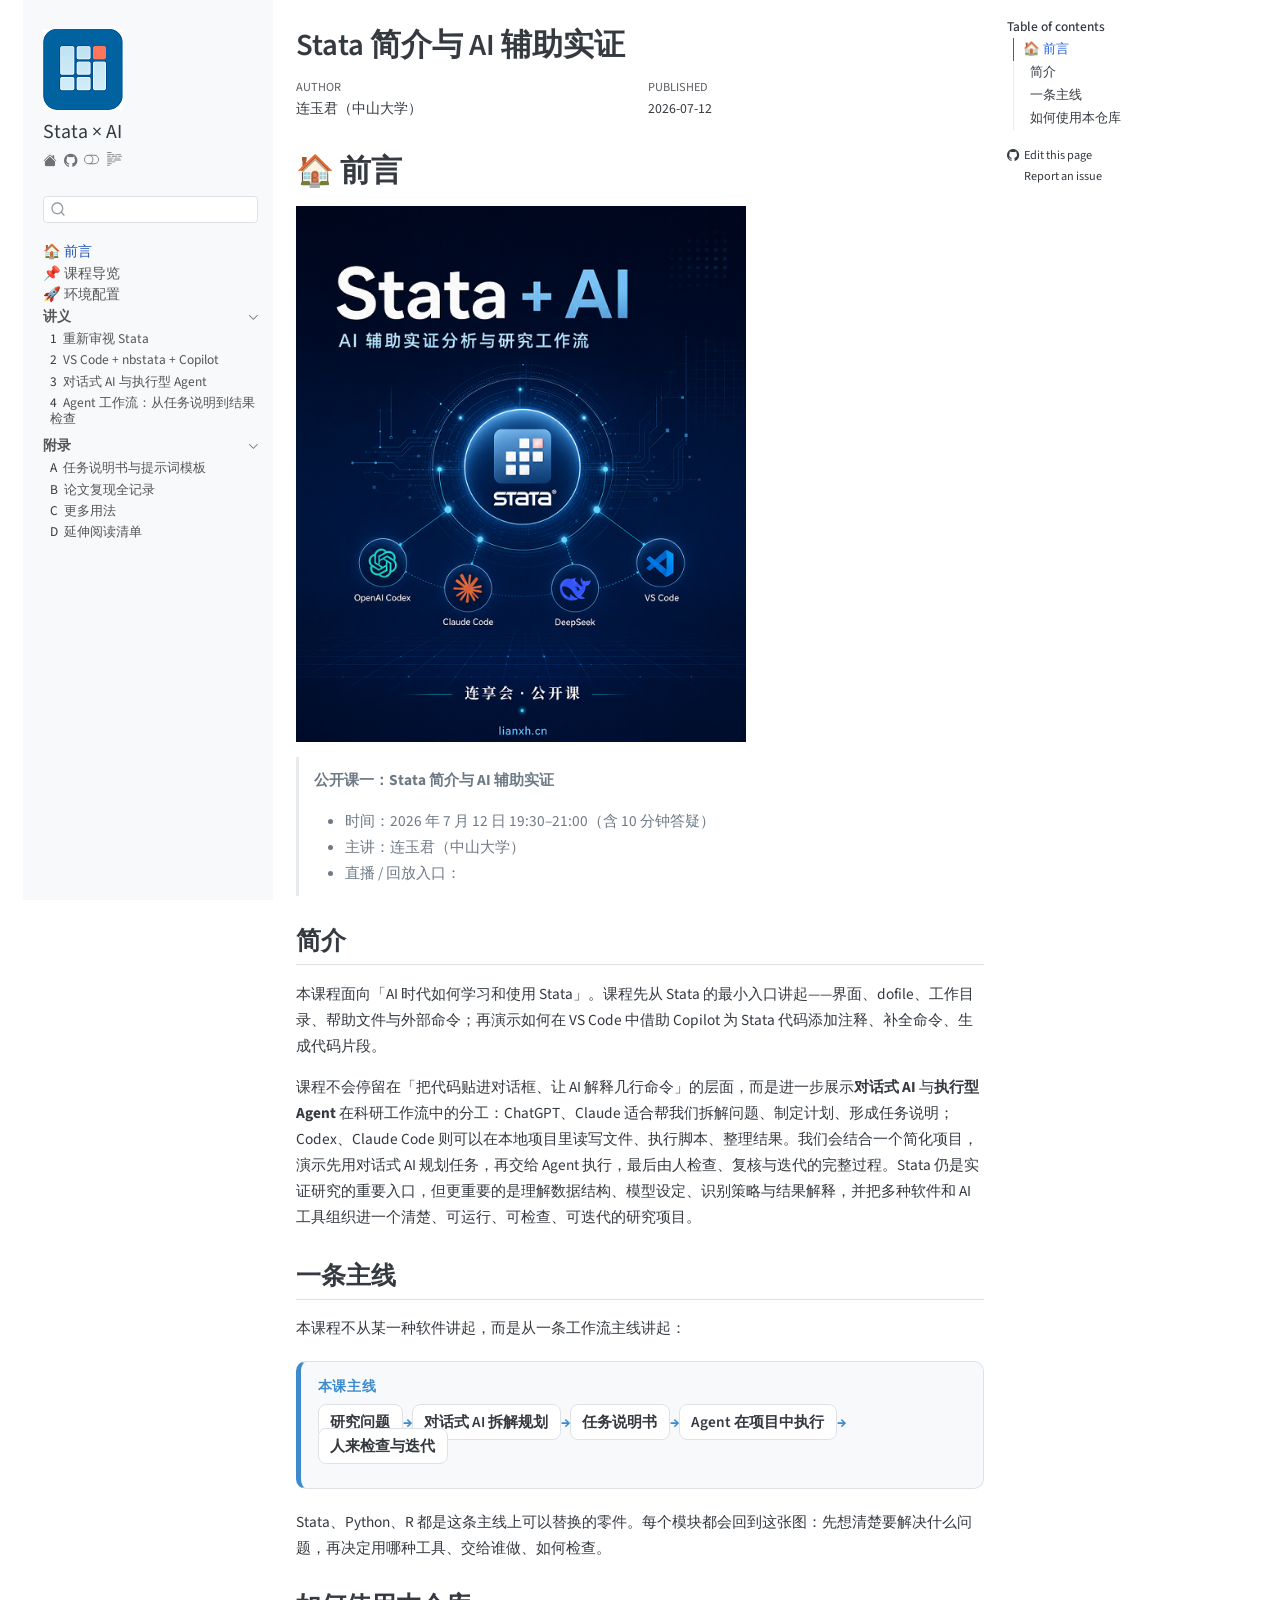
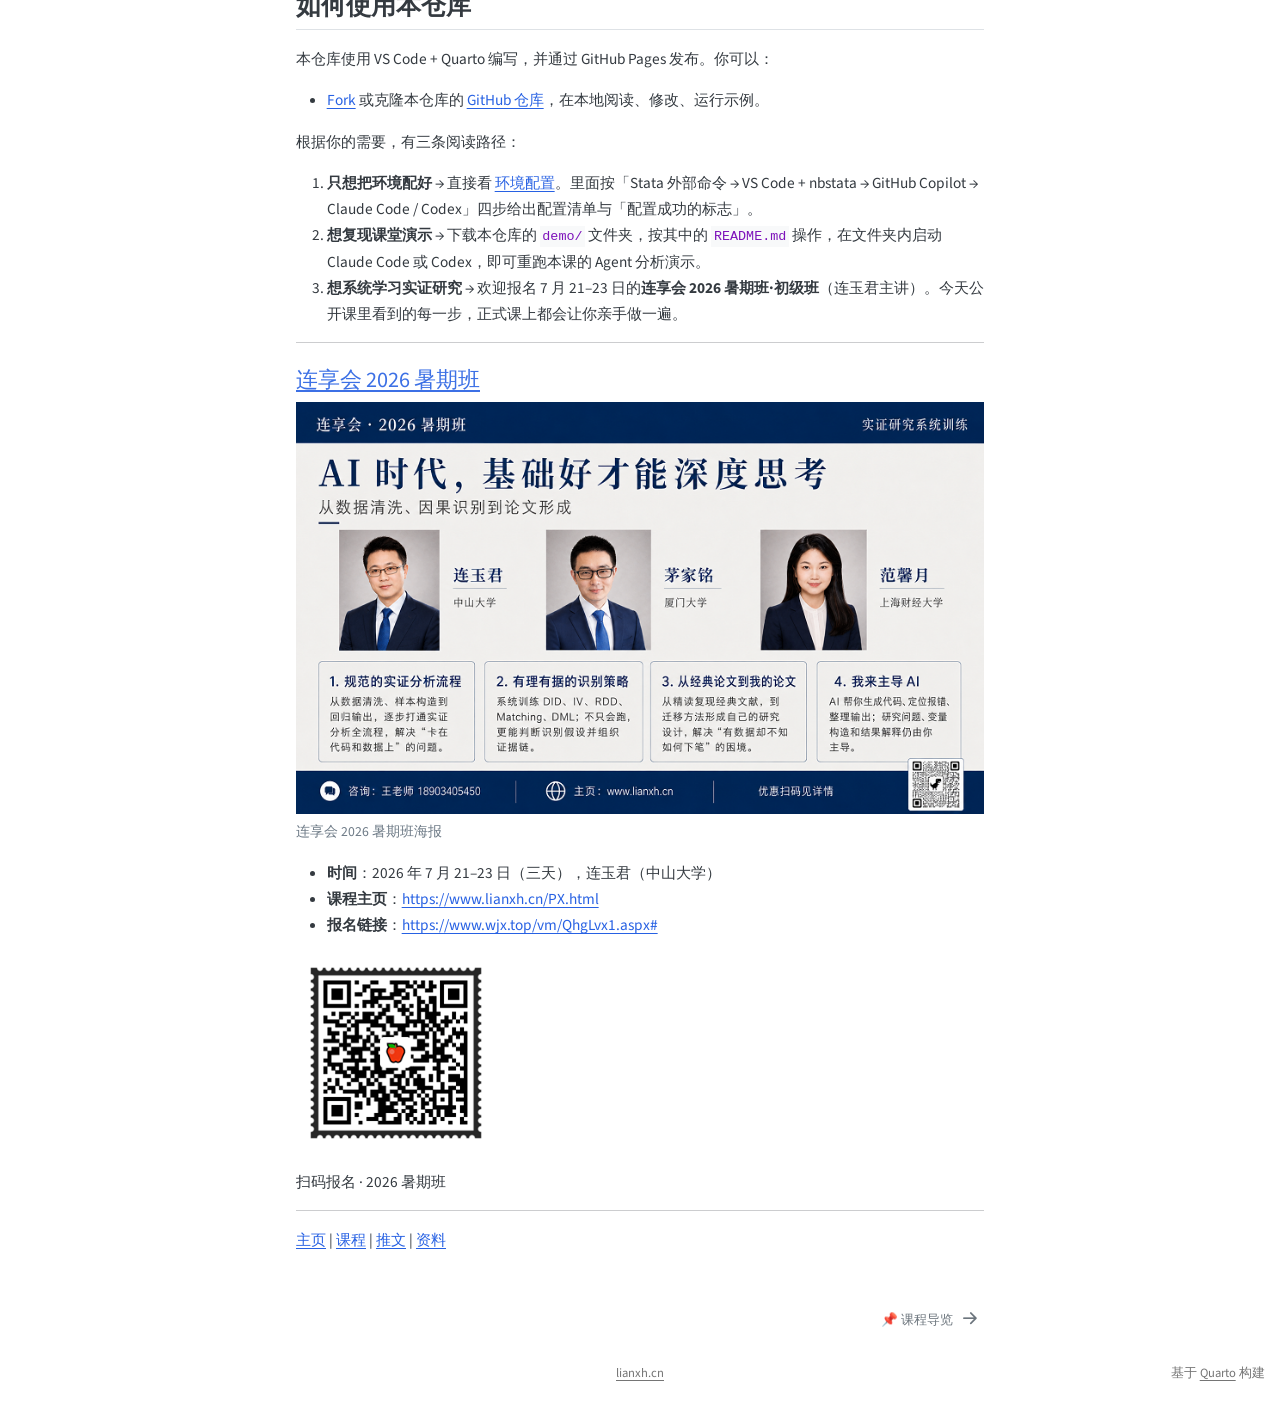
==== commit fff3c333: "分章微调：index暑期班块(加分隔线+链接+海报可点)；01改名『重新审视 Stata』、小节改『动手走一遍』；04推文补链接(1858)；附录A四个模板改 callout(保留代码块复制) Co-" ====
--- a/docs/index.html
+++ b/docs/index.html
@@ -154,7 +154,7 @@
           <li class="sidebar-item">
   <div class="sidebar-item-container"> 
   <a href="./lectures/01_stata_basics.html" class="sidebar-item-text sidebar-link">
- <span class="menu-text"><span class="chapter-number">1</span>&nbsp; <span class="chapter-title">Stata 最小入口</span></span></a>
+ <span class="menu-text"><span class="chapter-number">1</span>&nbsp; <span class="chapter-title">重新审视 Stata</span></span></a>
   </div>
 </li>
           <li class="sidebar-item">
@@ -228,7 +228,7 @@
   <li><a href="#一条主线" id="toc-一条主线" class="nav-link" data-scroll-target="#一条主线">一条主线</a></li>
   <li><a href="#如何使用本仓库" id="toc-如何使用本仓库" class="nav-link" data-scroll-target="#如何使用本仓库">如何使用本仓库</a>
   <ul class="collapse">
-  <li><a href="#连享会-2026-暑期班初级班" id="toc-连享会-2026-暑期班初级班" class="nav-link" data-scroll-target="#连享会-2026-暑期班初级班">连享会 2026 暑期班·初级班</a></li>
+  <li><a href="#连享会-2026-暑期班" id="toc-连享会-2026-暑期班" class="nav-link" data-scroll-target="#连享会-2026-暑期班">连享会 2026 暑期班</a></li>
   </ul></li>
   </ul></li>
   </ul>
@@ -307,11 +307,12 @@
 <li><strong>想复现课堂演示</strong> → 下载本仓库的 <code>demo/</code> 文件夹，按其中的 <code>README.md</code> 操作，在文件夹内启动 Claude Code 或 Codex，即可重跑本课的 Agent 分析演示。</li>
 <li><strong>想系统学习实证研究</strong> → 欢迎报名 7 月 21–23 日的<strong>连享会 2026 暑期班·初级班</strong>（连玉君主讲）。今天公开课里看到的每一步，正式课上都会让你亲手做一遍。</li>
 </ol>
-<section id="连享会-2026-暑期班初级班" class="level3">
-<h3 class="anchored" data-anchor-id="连享会-2026-暑期班初级班">连享会 2026 暑期班·初级班</h3>
+<hr>
+<section id="连享会-2026-暑期班" class="level3">
+<h3 class="anchored" data-anchor-id="连享会-2026-暑期班"><a href="https://www.lianxh.cn/PX.html">连享会 2026 暑期班</a></h3>
 <div class="quarto-figure quarto-figure-center">
 <figure class="figure">
-<p><img src="images/poster-2026summer.png" class="img-fluid figure-img"></p>
+<p><a href="https://www.lianxh.cn/PX.html"><img src="images/poster-2026summer.png" class="img-fluid figure-img" alt="连享会 2026 暑期班海报"></a></p>
 <figcaption>连享会 2026 暑期班海报</figcaption>
 </figure>
 </div>
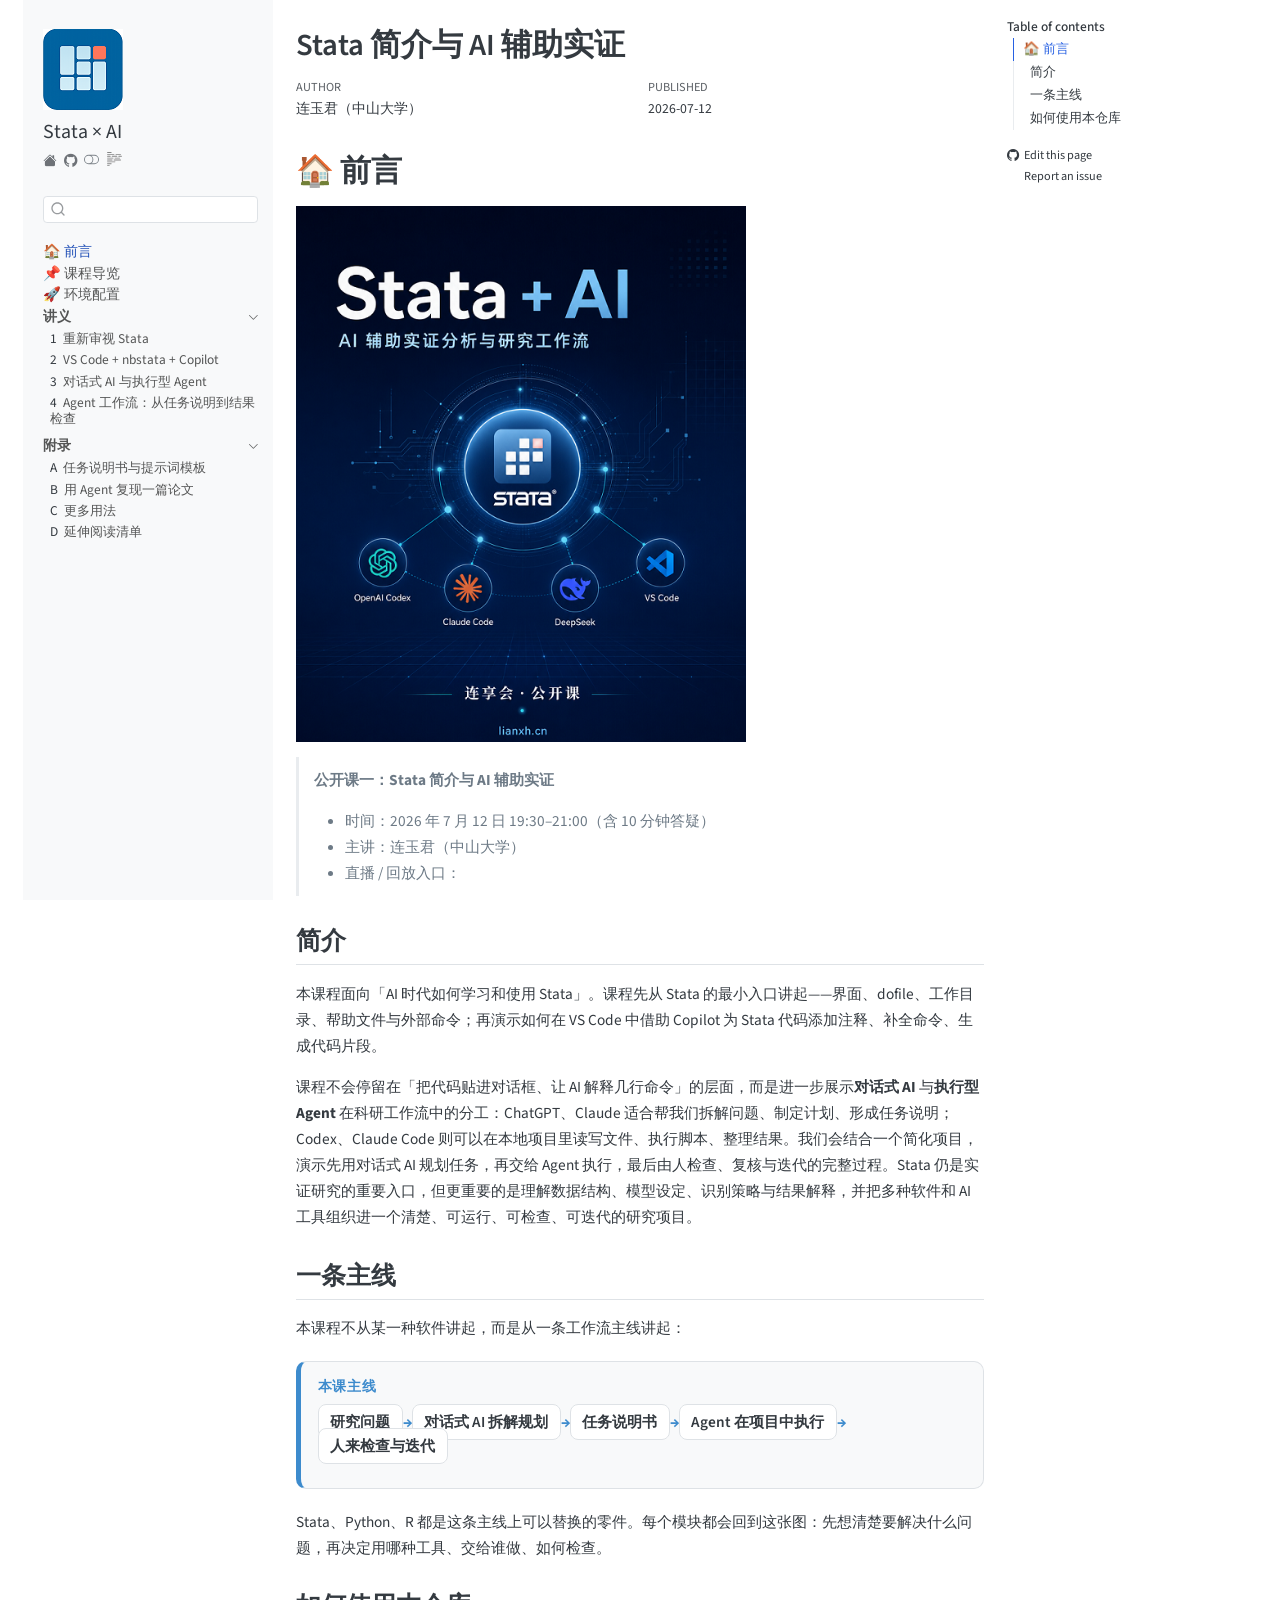
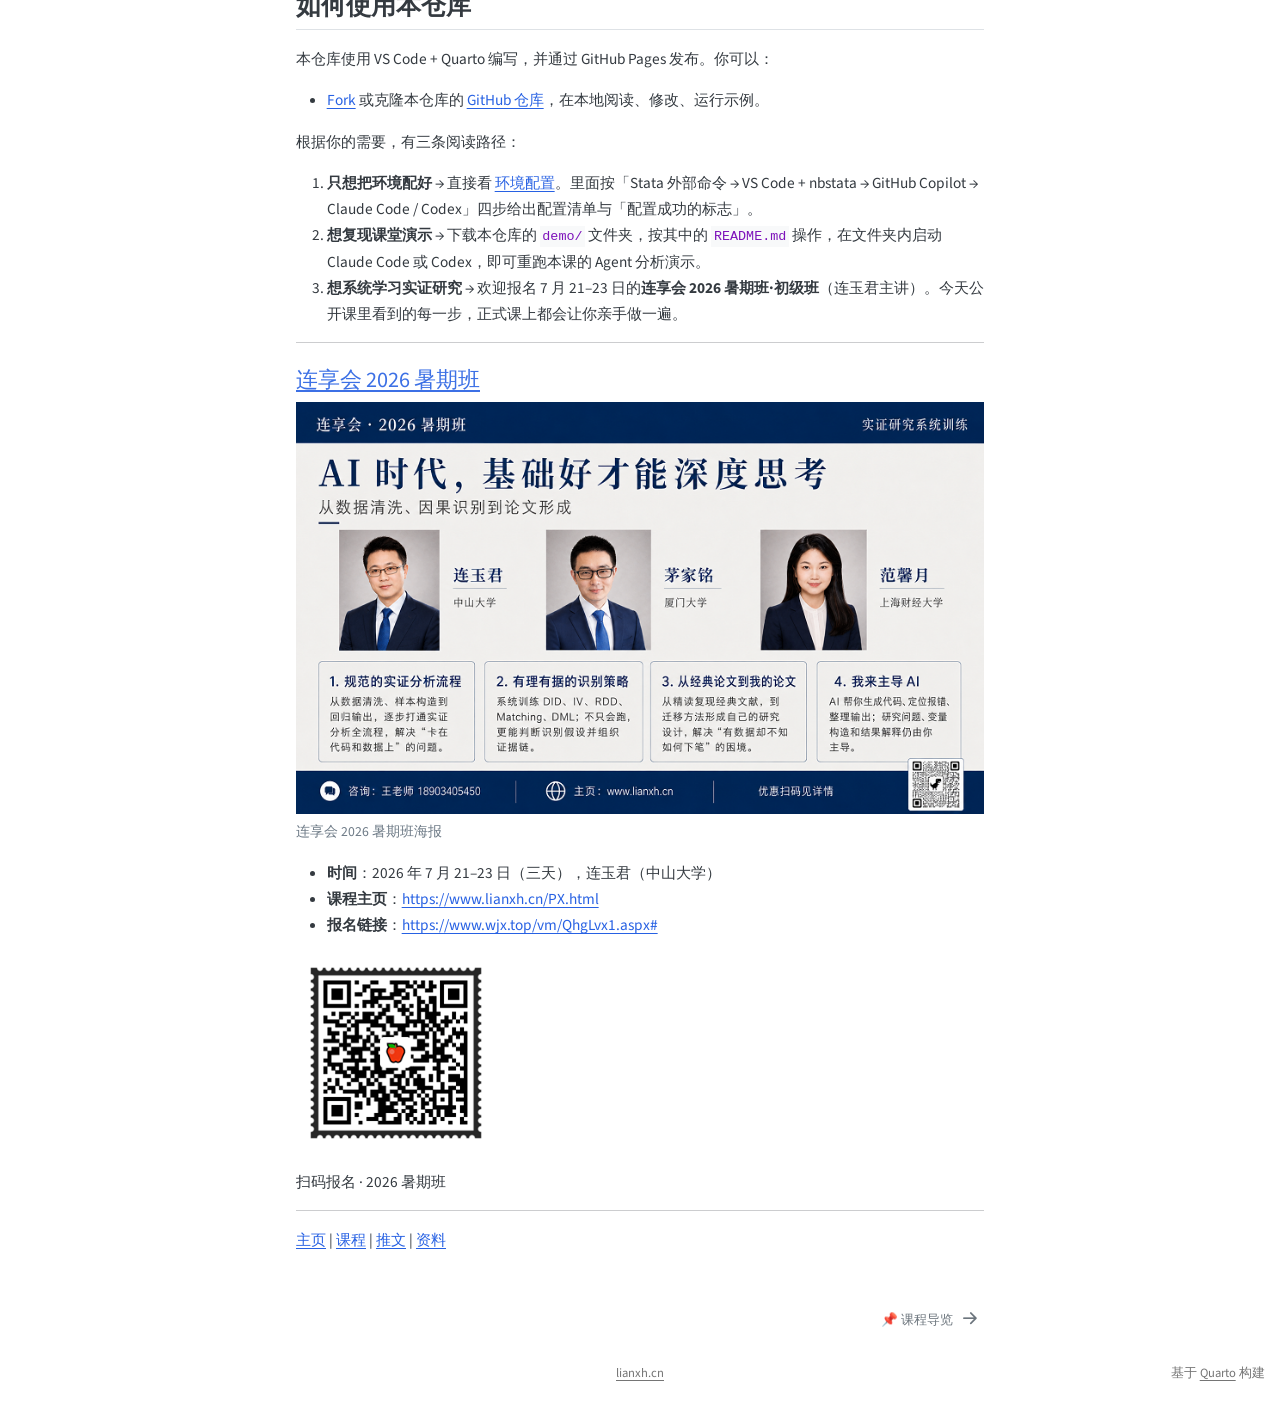
==== commit 82131a67: "附录 B/C 充实：B 改为『用 Agent 复现一篇论文』通用指南(流程块+提示词+自查清单)；C 三节各配可复制提示词 Co-Authored-By: Claude Opus 4.8 (1M co" ====
--- a/docs/index.html
+++ b/docs/index.html
@@ -195,7 +195,7 @@
           <li class="sidebar-item">
   <div class="sidebar-item-container"> 
   <a href="./appendix/B_replication.html" class="sidebar-item-text sidebar-link">
- <span class="menu-text"><span class="chapter-number">B</span>&nbsp; <span class="chapter-title">论文复现全记录</span></span></a>
+ <span class="menu-text"><span class="chapter-number">B</span>&nbsp; <span class="chapter-title">用 Agent 复现一篇论文</span></span></a>
   </div>
 </li>
           <li class="sidebar-item">
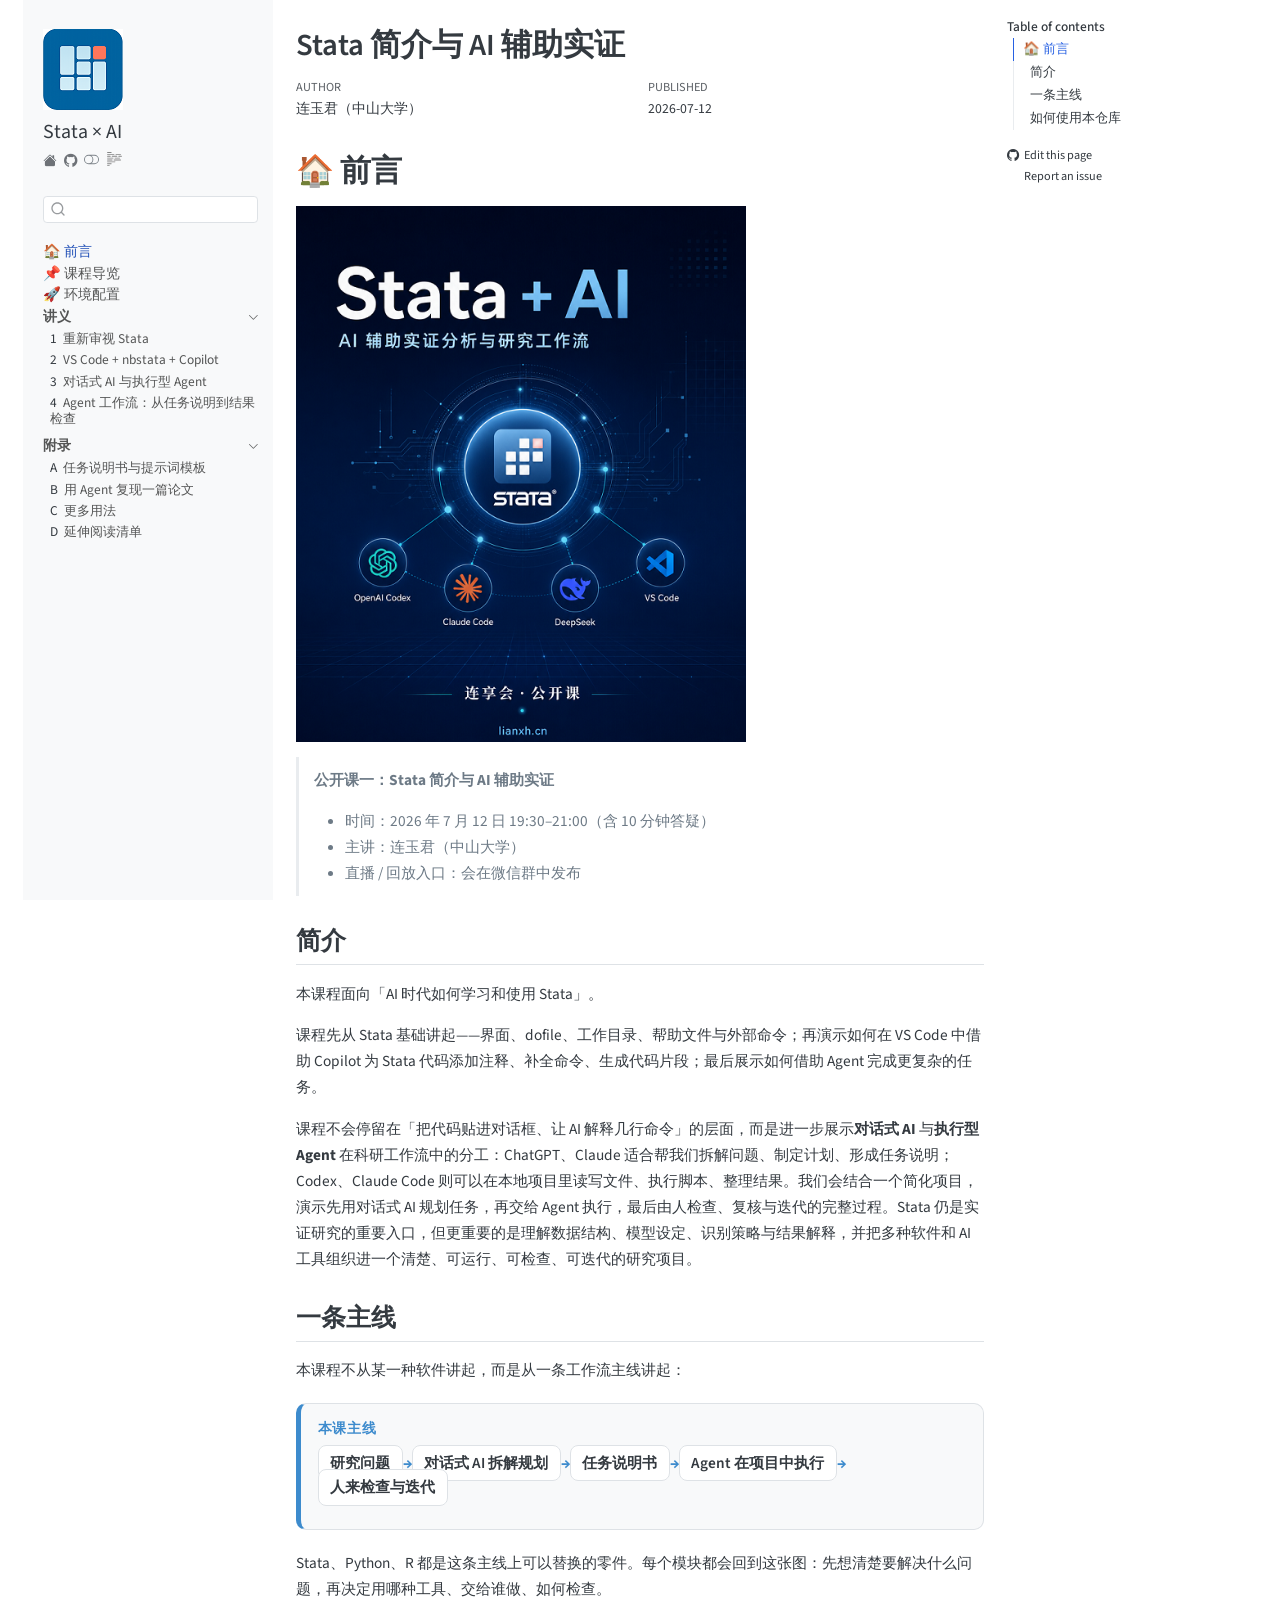
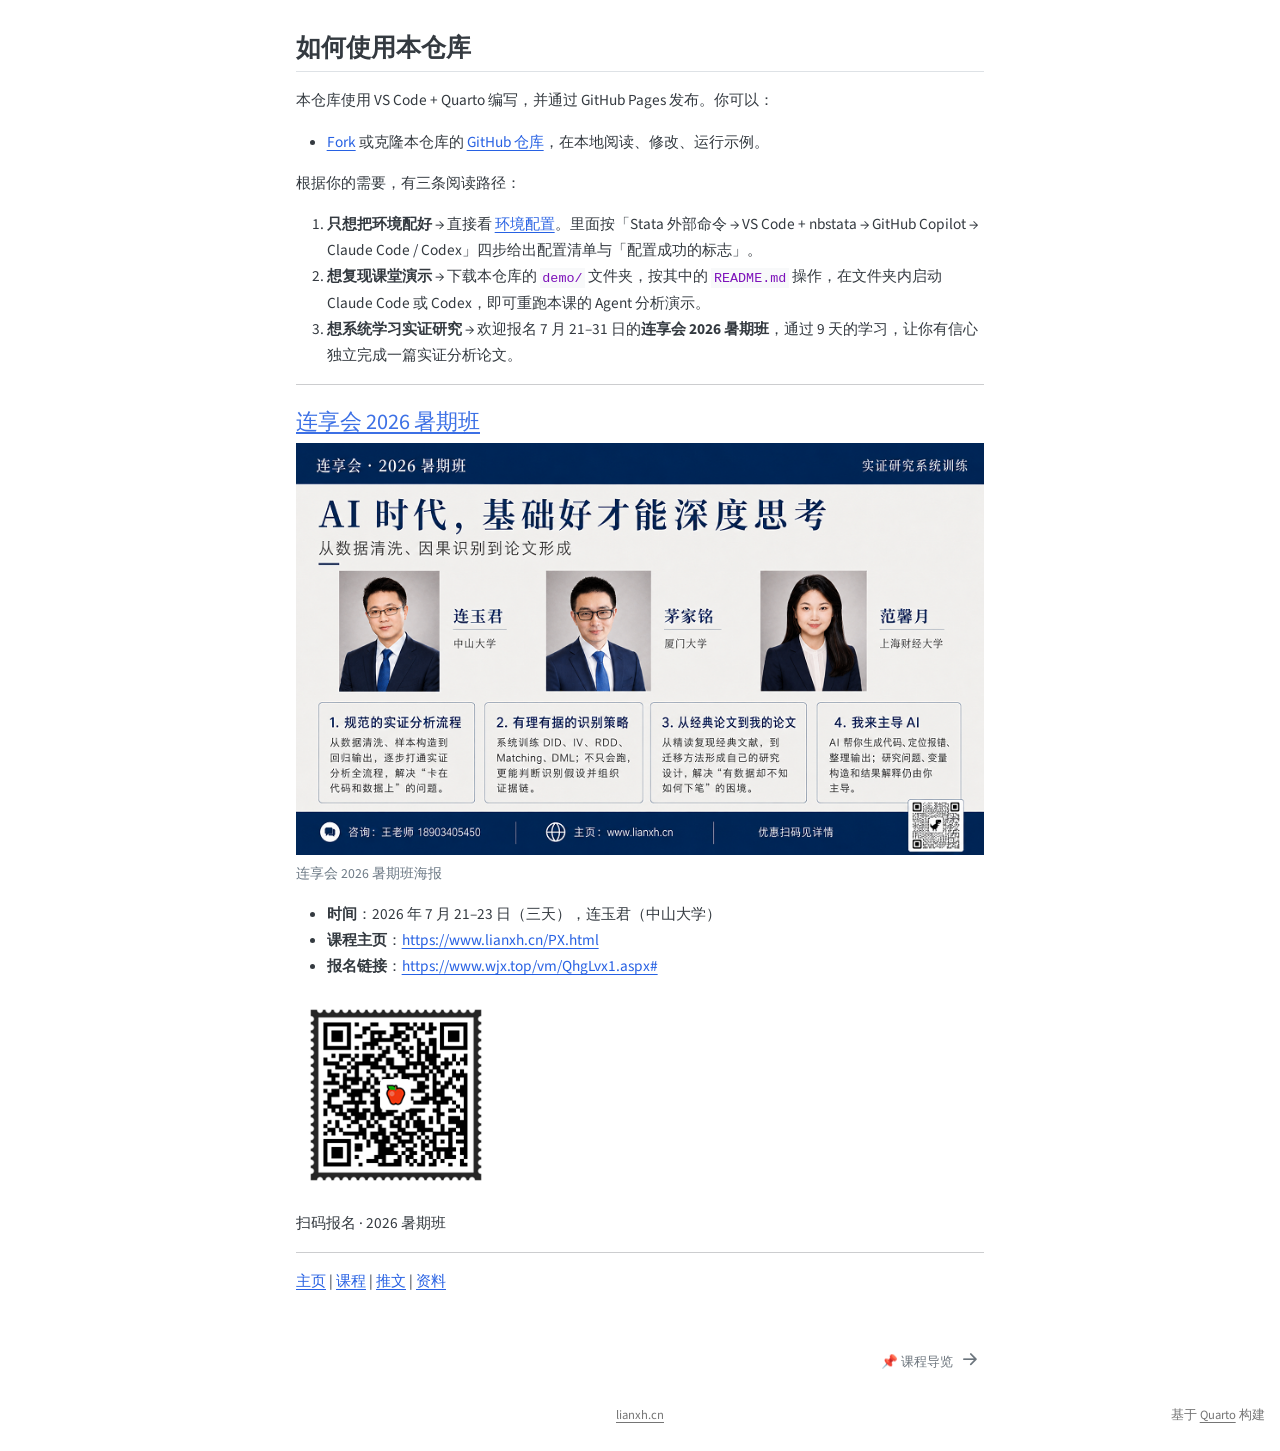
==== commit fb80fee1: "render 同步：更新 docs（含 index 前言/直播入口/日期等最新内容） Co-Authored-By: Claude Opus 4.8 (1M context) <noreply@ant" ====
--- a/docs/index.html
+++ b/docs/index.html
@@ -276,12 +276,13 @@
 <ul>
 <li>时间：2026 年 7 月 12 日 19:30–21:00（含 10 分钟答疑）</li>
 <li>主讲：连玉君（中山大学）</li>
-<li>直播 / 回放入口：<!-- TODO: 直播/回放入口 --></li>
+<li>直播 / 回放入口：会在微信群中发布</li>
 </ul>
 </blockquote>
 <section id="简介" class="level2">
 <h2 class="anchored" data-anchor-id="简介">简介</h2>
-<p>本课程面向「AI 时代如何学习和使用 Stata」。课程先从 Stata 的最小入口讲起——界面、dofile、工作目录、帮助文件与外部命令；再演示如何在 VS Code 中借助 Copilot 为 Stata 代码添加注释、补全命令、生成代码片段。</p>
+<p>本课程面向「AI 时代如何学习和使用 Stata」。</p>
+<p>课程先从 Stata 基础讲起——界面、dofile、工作目录、帮助文件与外部命令；再演示如何在 VS Code 中借助 Copilot 为 Stata 代码添加注释、补全命令、生成代码片段；最后展示如何借助 Agent 完成更复杂的任务。</p>
 <p>课程不会停留在「把代码贴进对话框、让 AI 解释几行命令」的层面，而是进一步展示<strong>对话式 AI</strong> 与<strong>执行型 Agent</strong> 在科研工作流中的分工：ChatGPT、Claude 适合帮我们拆解问题、制定计划、形成任务说明；Codex、Claude Code 则可以在本地项目里读写文件、执行脚本、整理结果。我们会结合一个简化项目，演示先用对话式 AI 规划任务，再交给 Agent 执行，最后由人检查、复核与迭代的完整过程。Stata 仍是实证研究的重要入口，但更重要的是理解数据结构、模型设定、识别策略与结果解释，并把多种软件和 AI 工具组织进一个清楚、可运行、可检查、可迭代的研究项目。</p>
 </section>
 <section id="一条主线" class="level2">
@@ -305,7 +306,7 @@
 <ol type="1">
 <li><strong>只想把环境配好</strong> → 直接看 <a href="./settings.html">环境配置</a>。里面按「Stata 外部命令 → VS Code + nbstata → GitHub Copilot → Claude Code / Codex」四步给出配置清单与「配置成功的标志」。</li>
 <li><strong>想复现课堂演示</strong> → 下载本仓库的 <code>demo/</code> 文件夹，按其中的 <code>README.md</code> 操作，在文件夹内启动 Claude Code 或 Codex，即可重跑本课的 Agent 分析演示。</li>
-<li><strong>想系统学习实证研究</strong> → 欢迎报名 7 月 21–23 日的<strong>连享会 2026 暑期班·初级班</strong>（连玉君主讲）。今天公开课里看到的每一步，正式课上都会让你亲手做一遍。</li>
+<li><strong>想系统学习实证研究</strong> → 欢迎报名 7 月 21–31 日的<strong>连享会 2026 暑期班</strong>，通过 9 天的学习，让你有信心独立完成一篇实证分析论文。</li>
 </ol>
 <hr>
 <section id="连享会-2026-暑期班" class="level3">
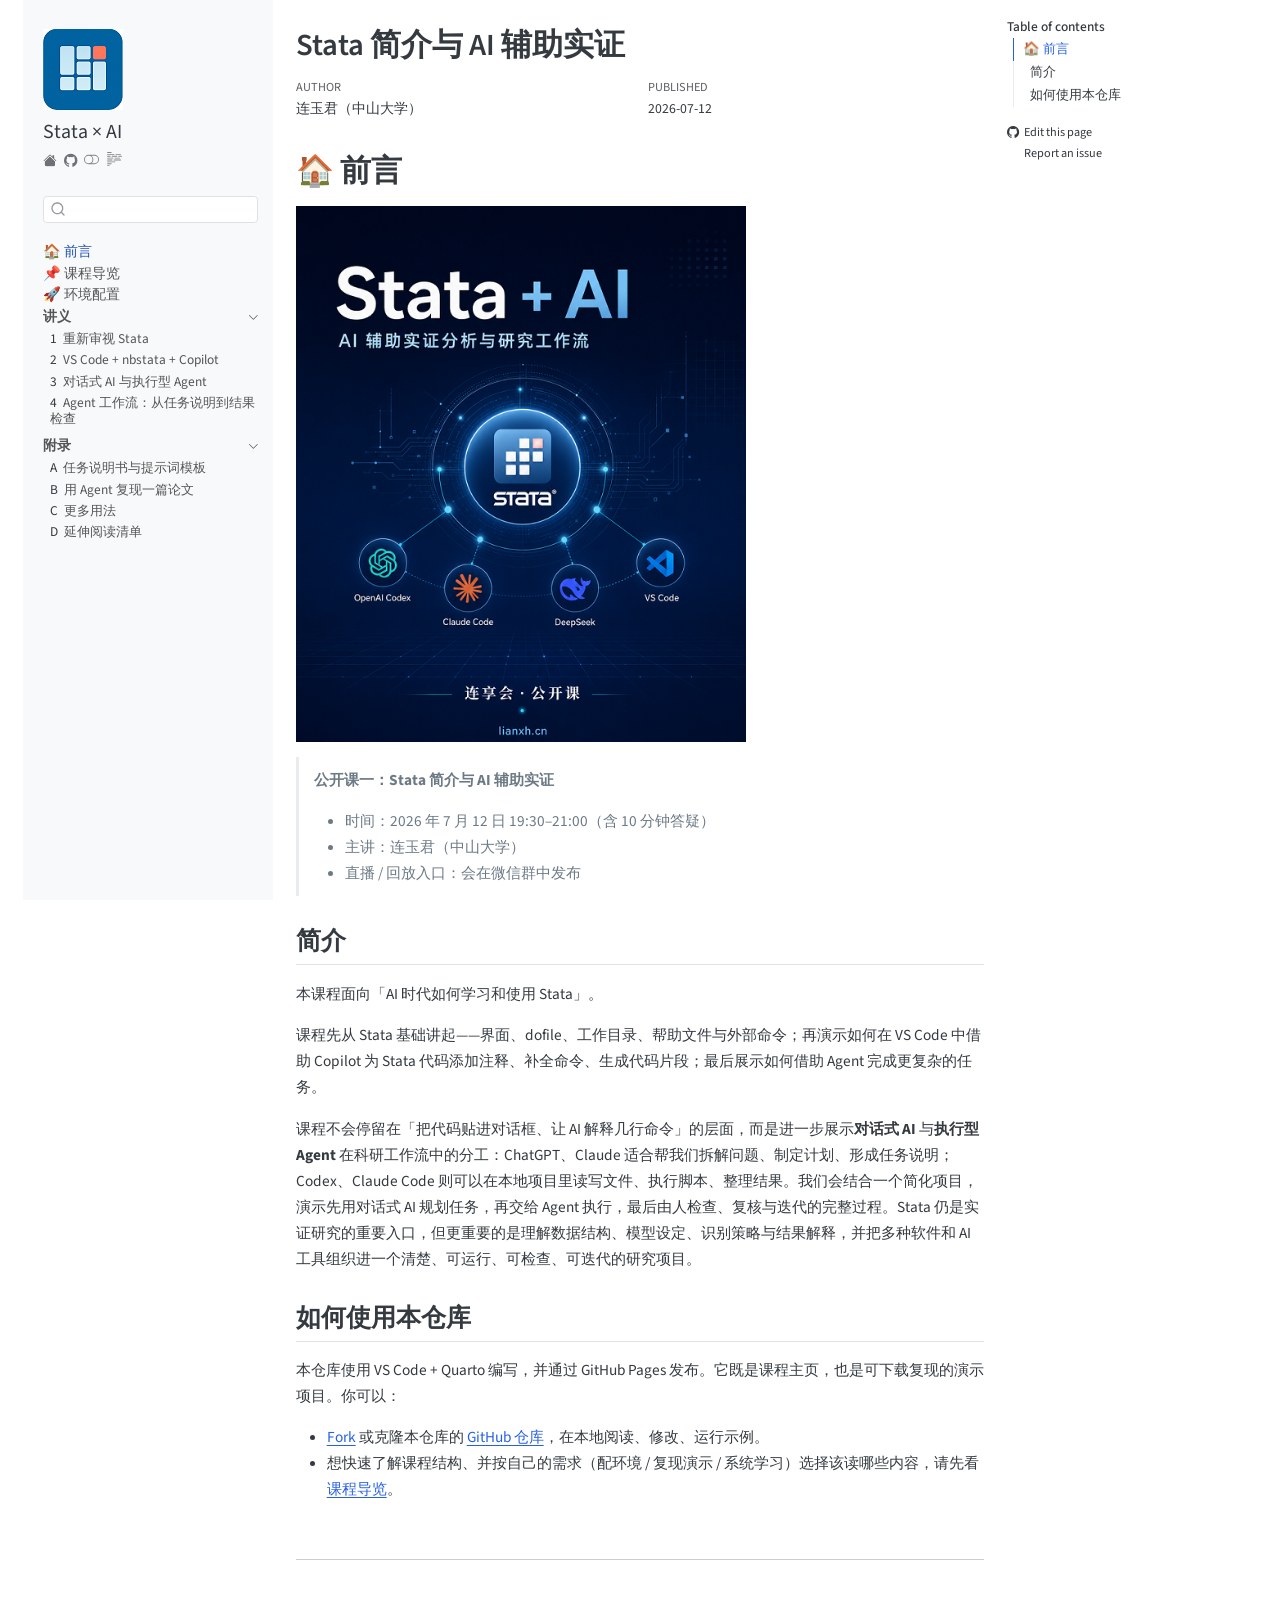
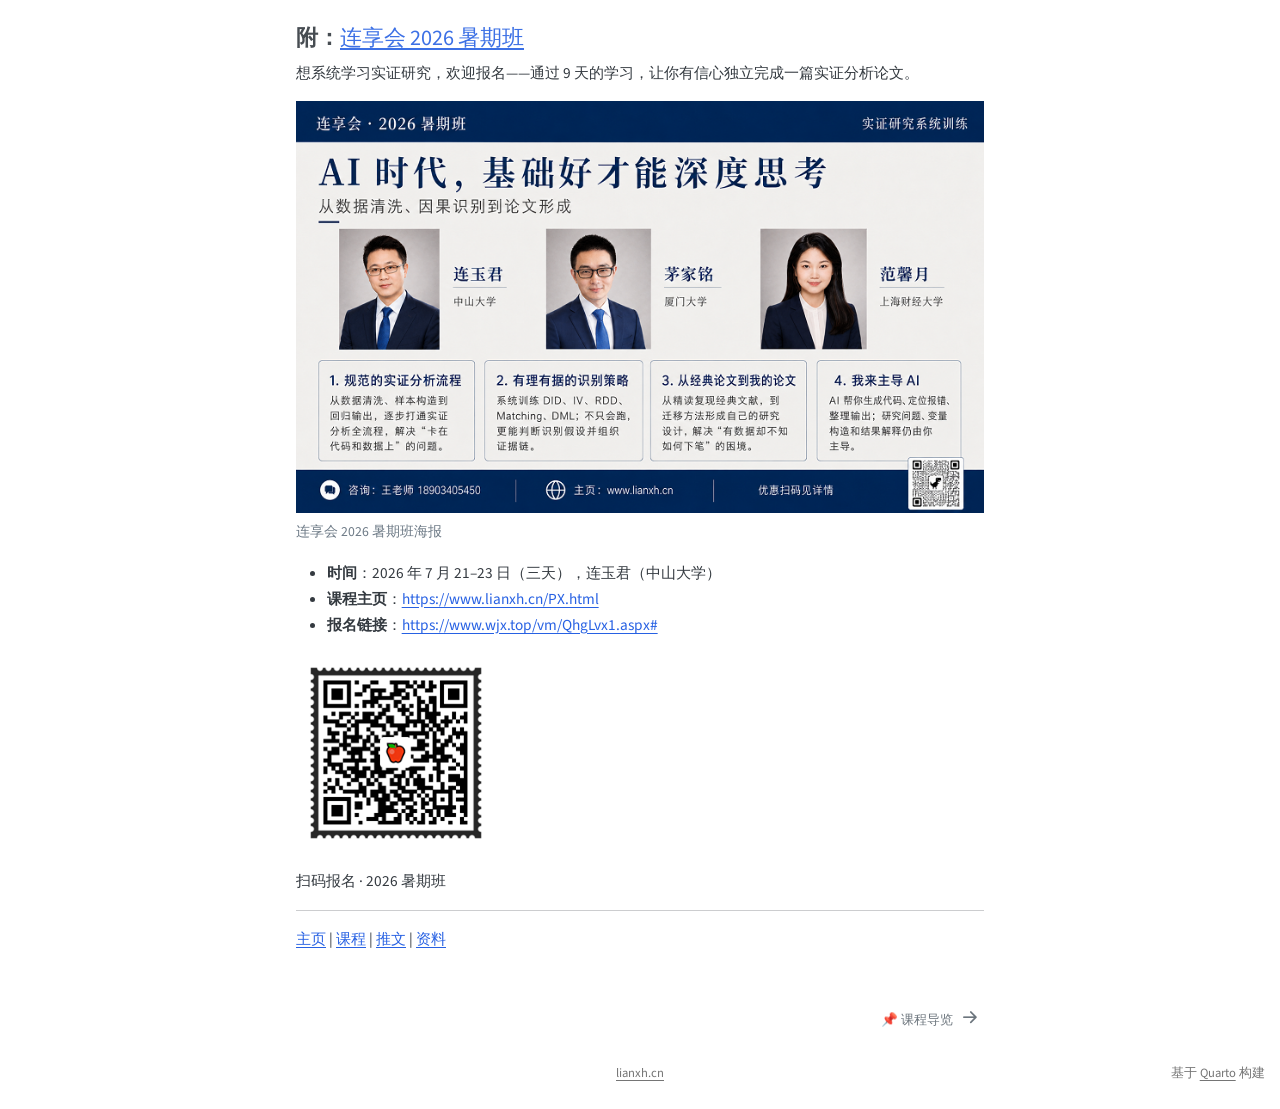
==== commit 23f487cb: "index/outline 去重：主线流程块、阅读路径、『可替换的零件』只保留在 outline；index 前言精简为 简介+如何使用(指向课程导览)+暑期班 Co-Authored-By: Cla" ====
--- a/docs/index.html
+++ b/docs/index.html
@@ -225,10 +225,9 @@
   <li><a href="#前言" id="toc-前言" class="nav-link active" data-scroll-target="#前言">🏠 前言</a>
   <ul class="collapse">
   <li><a href="#简介" id="toc-简介" class="nav-link" data-scroll-target="#简介">简介</a></li>
-  <li><a href="#一条主线" id="toc-一条主线" class="nav-link" data-scroll-target="#一条主线">一条主线</a></li>
   <li><a href="#如何使用本仓库" id="toc-如何使用本仓库" class="nav-link" data-scroll-target="#如何使用本仓库">如何使用本仓库</a>
   <ul class="collapse">
-  <li><a href="#连享会-2026-暑期班" id="toc-连享会-2026-暑期班" class="nav-link" data-scroll-target="#连享会-2026-暑期班">连享会 2026 暑期班</a></li>
+  <li><a href="#附连享会-2026-暑期班" id="toc-附连享会-2026-暑期班" class="nav-link" data-scroll-target="#附连享会-2026-暑期班">附：连享会 2026 暑期班</a></li>
   </ul></li>
   </ul></li>
   </ul>
@@ -285,32 +284,19 @@
 <p>课程先从 Stata 基础讲起——界面、dofile、工作目录、帮助文件与外部命令；再演示如何在 VS Code 中借助 Copilot 为 Stata 代码添加注释、补全命令、生成代码片段；最后展示如何借助 Agent 完成更复杂的任务。</p>
 <p>课程不会停留在「把代码贴进对话框、让 AI 解释几行命令」的层面，而是进一步展示<strong>对话式 AI</strong> 与<strong>执行型 Agent</strong> 在科研工作流中的分工：ChatGPT、Claude 适合帮我们拆解问题、制定计划、形成任务说明；Codex、Claude Code 则可以在本地项目里读写文件、执行脚本、整理结果。我们会结合一个简化项目，演示先用对话式 AI 规划任务，再交给 Agent 执行，最后由人检查、复核与迭代的完整过程。Stata 仍是实证研究的重要入口，但更重要的是理解数据结构、模型设定、识别策略与结果解释，并把多种软件和 AI 工具组织进一个清楚、可运行、可检查、可迭代的研究项目。</p>
 </section>
-<section id="一条主线" class="level2">
-<h2 class="anchored" data-anchor-id="一条主线">一条主线</h2>
-<p>本课程不从某一种软件讲起，而是从一条工作流主线讲起：</p>
-<div class="flow-box">
-<span class="flow-title">本课主线</span>
-<div class="flow-steps">
-<p><span class="step">研究问题</span><span class="arrow">→</span><span class="step">对话式 AI 拆解规划</span><span class="arrow">→</span><span class="step">任务说明书</span><span class="arrow">→</span><span class="step">Agent 在项目中执行</span><span class="arrow">→</span><span class="step">人来检查与迭代</span></p>
-</div>
-</div>
-<p>Stata、Python、R 都是这条主线上可以替换的零件。每个模块都会回到这张图：先想清楚要解决什么问题，再决定用哪种工具、交给谁做、如何检查。</p>
-</section>
 <section id="如何使用本仓库" class="level2">
 <h2 class="anchored" data-anchor-id="如何使用本仓库">如何使用本仓库</h2>
-<p>本仓库使用 VS Code + Quarto 编写，并通过 GitHub Pages 发布。你可以：</p>
+<p>本仓库使用 VS Code + Quarto 编写，并通过 GitHub Pages 发布。它既是课程主页，也是可下载复现的演示项目。你可以：</p>
 <ul>
 <li><a href="https://github.com/lianxhcn/stata-ai/fork">Fork</a> 或克隆本仓库的 <a href="https://github.com/lianxhcn/stata-ai">GitHub 仓库</a>，在本地阅读、修改、运行示例。</li>
+<li>想快速了解课程结构、并按自己的需求（配环境 / 复现演示 / 系统学习）选择该读哪些内容，请先看 <a href="./outline.html">课程导览</a>。</li>
 </ul>
-<p>根据你的需要，有三条阅读路径：</p>
-<ol type="1">
-<li><strong>只想把环境配好</strong> → 直接看 <a href="./settings.html">环境配置</a>。里面按「Stata 外部命令 → VS Code + nbstata → GitHub Copilot → Claude Code / Codex」四步给出配置清单与「配置成功的标志」。</li>
-<li><strong>想复现课堂演示</strong> → 下载本仓库的 <code>demo/</code> 文件夹，按其中的 <code>README.md</code> 操作，在文件夹内启动 Claude Code 或 Codex，即可重跑本课的 Agent 分析演示。</li>
-<li><strong>想系统学习实证研究</strong> → 欢迎报名 7 月 21–31 日的<strong>连享会 2026 暑期班</strong>，通过 9 天的学习，让你有信心独立完成一篇实证分析论文。</li>
-</ol>
+<p> </p>
 <hr>
-<section id="连享会-2026-暑期班" class="level3">
-<h3 class="anchored" data-anchor-id="连享会-2026-暑期班"><a href="https://www.lianxh.cn/PX.html">连享会 2026 暑期班</a></h3>
+<p> </p>
+<section id="附连享会-2026-暑期班" class="level3">
+<h3 class="anchored" data-anchor-id="附连享会-2026-暑期班">附：<a href="https://www.lianxh.cn/PX.html">连享会 2026 暑期班</a></h3>
+<p>想系统学习实证研究，欢迎报名——通过 9 天的学习，让你有信心独立完成一篇实证分析论文。</p>
 <div class="quarto-figure quarto-figure-center">
 <figure class="figure">
 <p><a href="https://www.lianxh.cn/PX.html"><img src="images/poster-2026summer.png" class="img-fluid figure-img" alt="连享会 2026 暑期班海报"></a></p>
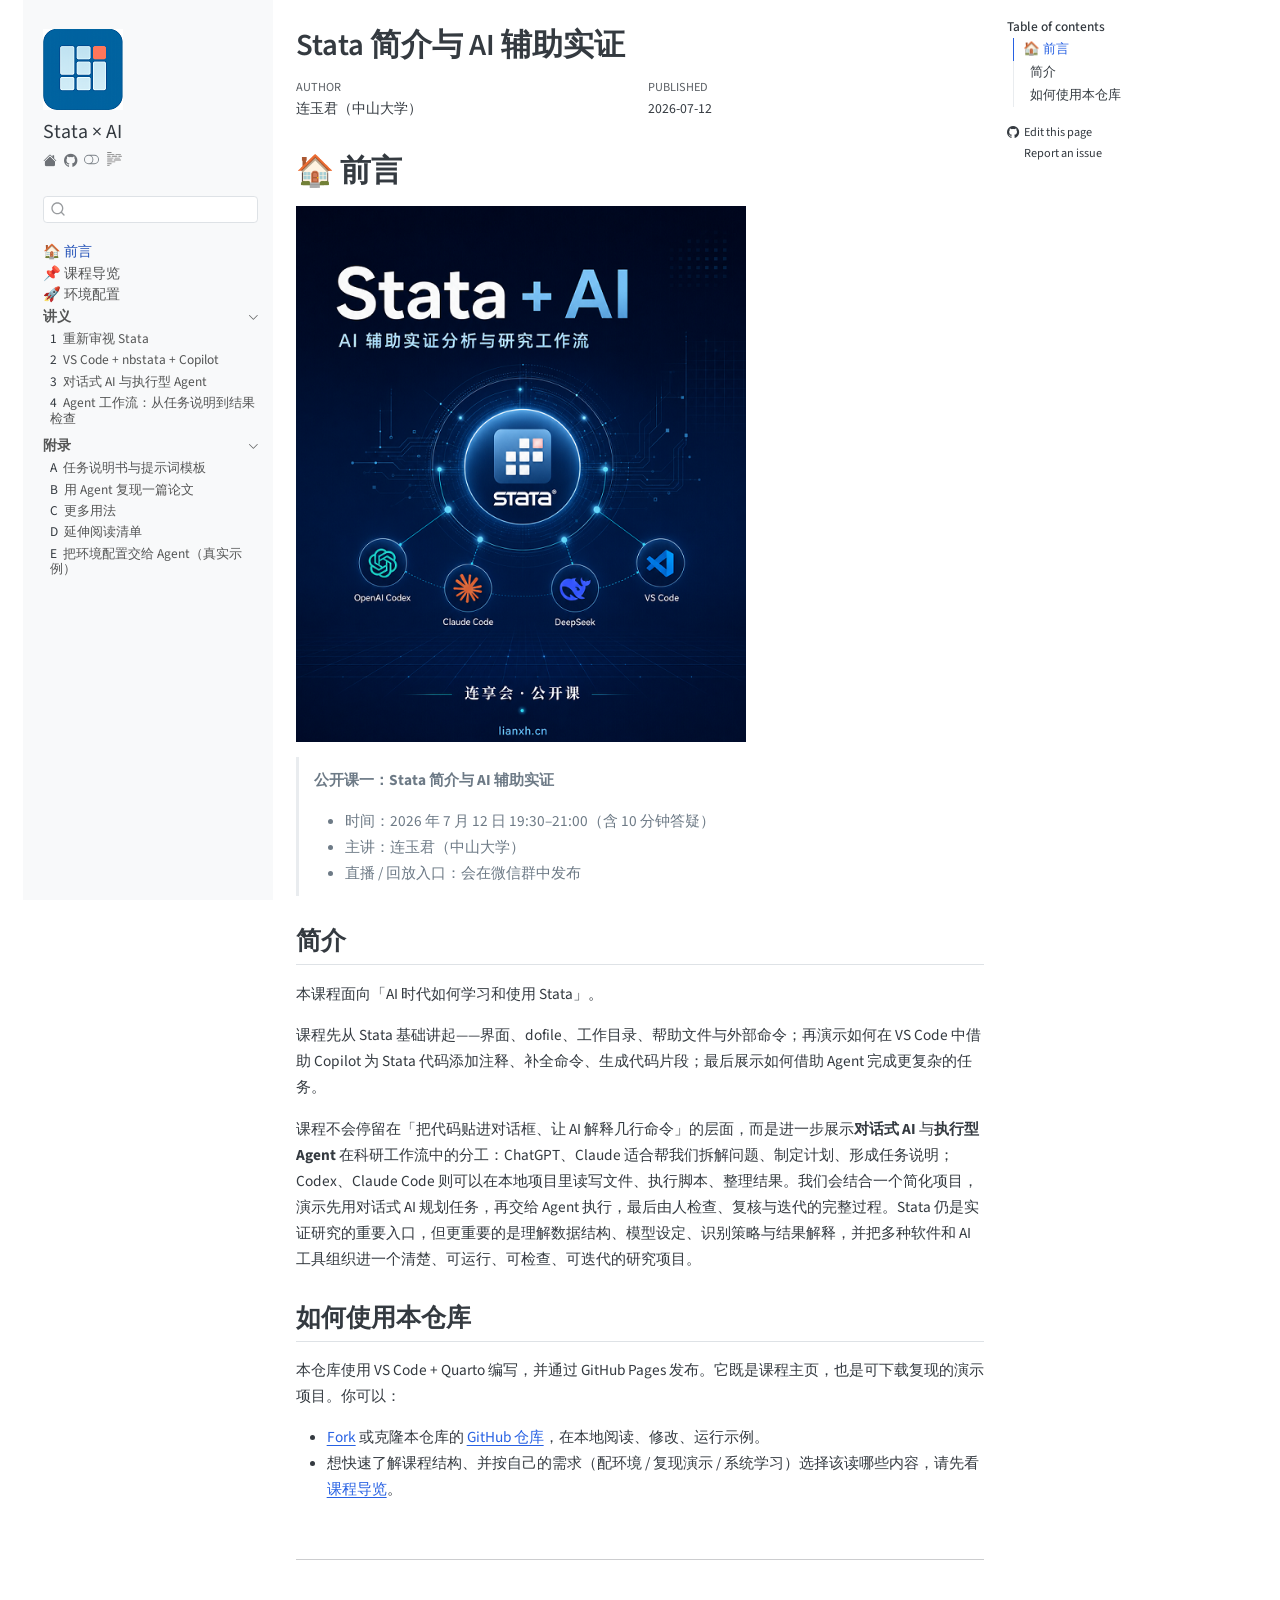
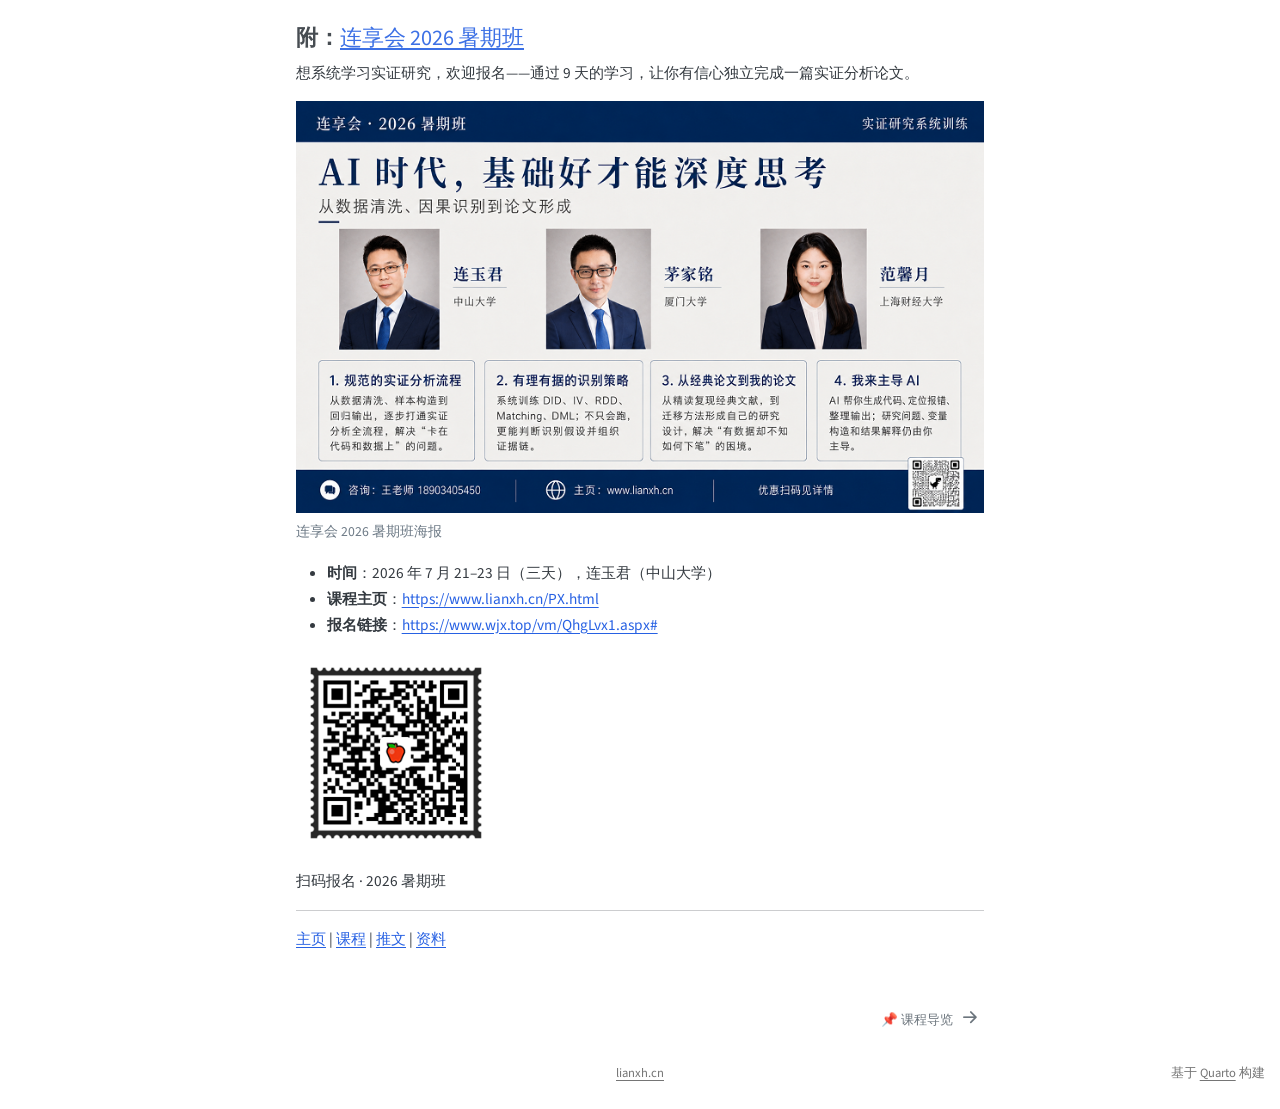
==== commit 28319e06: "新增附录 E《把环境配置交给 Agent（真实示例）》：收录两份 nbstata 配置任务书作模板，配路径替换警告与查路径方法；抹去第三方目录 Co-Authored-By: Claude Opus " ====
--- a/docs/index.html
+++ b/docs/index.html
@@ -208,6 +208,12 @@
   <div class="sidebar-item-container"> 
   <a href="./appendix/D_reading_list.html" class="sidebar-item-text sidebar-link">
  <span class="menu-text"><span class="chapter-number">D</span>&nbsp; <span class="chapter-title">延伸阅读清单</span></span></a>
+  </div>
+</li>
+          <li class="sidebar-item">
+  <div class="sidebar-item-container"> 
+  <a href="./appendix/E_agent_env_setup.html" class="sidebar-item-text sidebar-link">
+ <span class="menu-text"><span class="chapter-number">E</span>&nbsp; <span class="chapter-title">把环境配置交给 Agent（真实示例）</span></span></a>
   </div>
 </li>
       </ul>
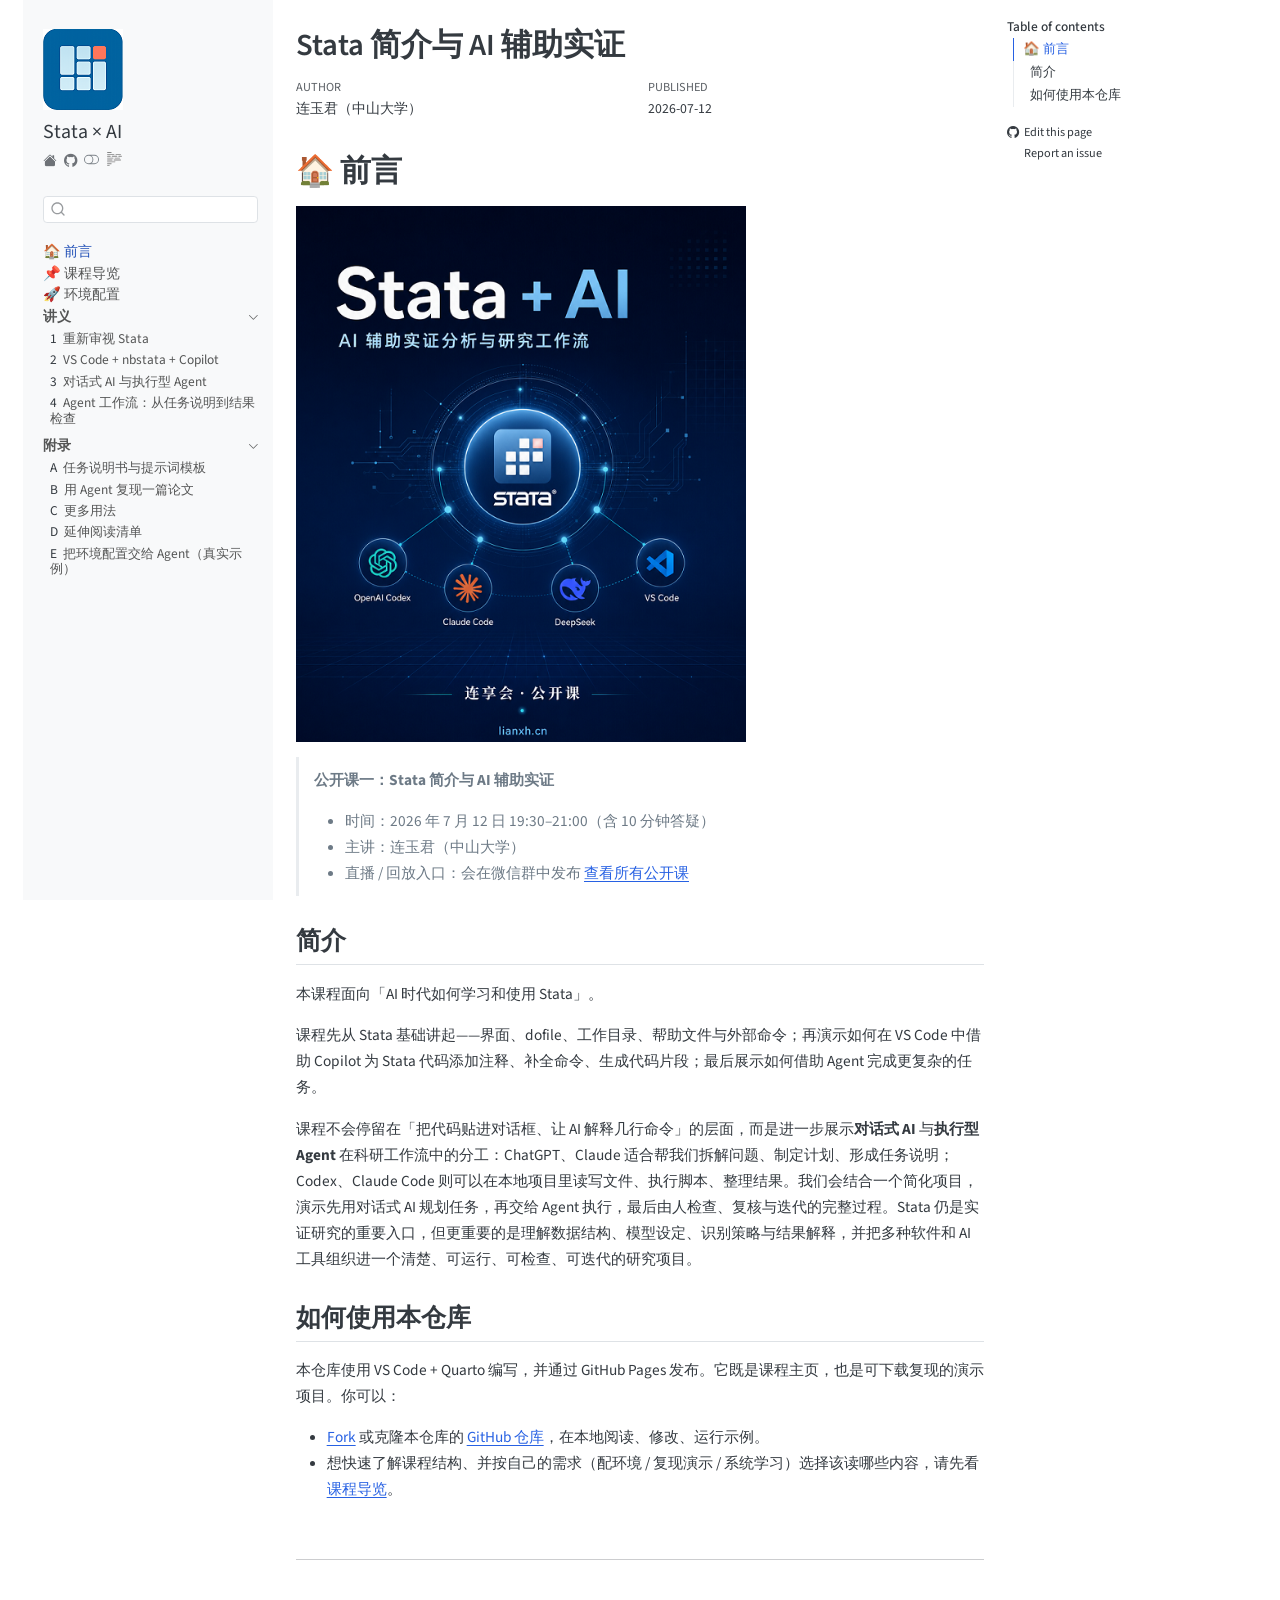
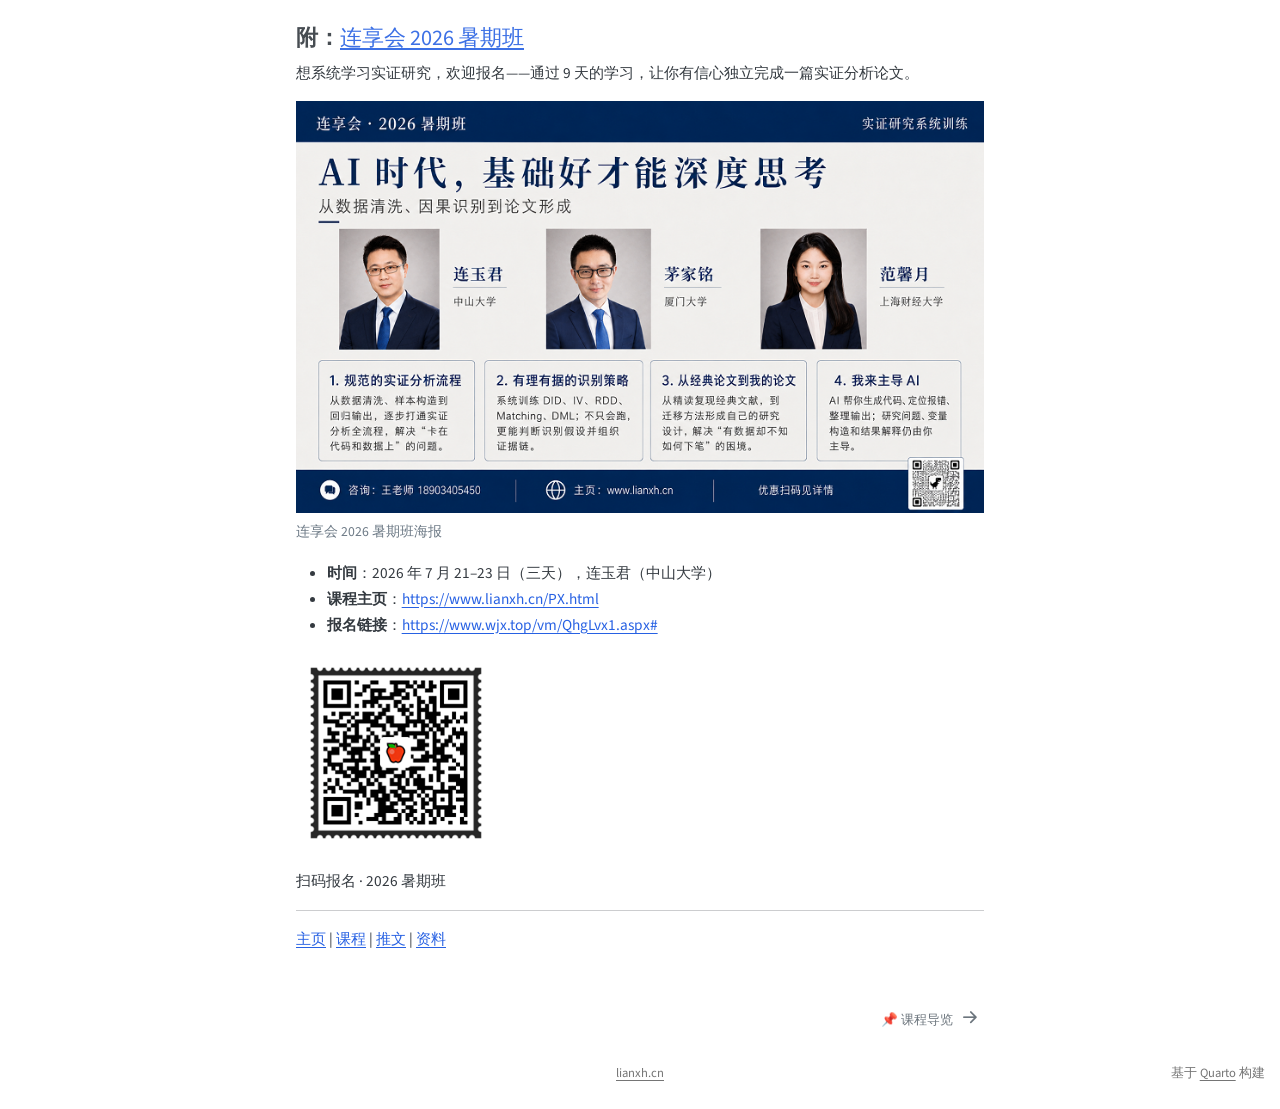
==== commit 7496414f: "index：封面图 book-front.png 加超链接，点击跳转 lianxh.cn/open2025.html Co-Authored-By: Claude Opus 4.8 (1M conte" ====
--- a/docs/index.html
+++ b/docs/index.html
@@ -275,13 +275,13 @@
 
 <section id="前言" class="level1 unnumbered">
 <h1 class="unnumbered">🏠 前言</h1>
-<p><img src="images/book-front.png" width="450"></p>
+<p><a href="https://www.lianxh.cn/open2025.html"><img src="images/book-front.png" width="450"></a></p>
 <blockquote class="blockquote">
 <p><strong>公开课一：Stata 简介与 AI 辅助实证</strong></p>
 <ul>
 <li>时间：2026 年 7 月 12 日 19:30–21:00（含 10 分钟答疑）</li>
 <li>主讲：连玉君（中山大学）</li>
-<li>直播 / 回放入口：会在微信群中发布</li>
+<li>直播 / 回放入口：会在微信群中发布 <a href="https://www.lianxh.cn/open2025.html">查看所有公开课</a></li>
 </ul>
 </blockquote>
 <section id="简介" class="level2">
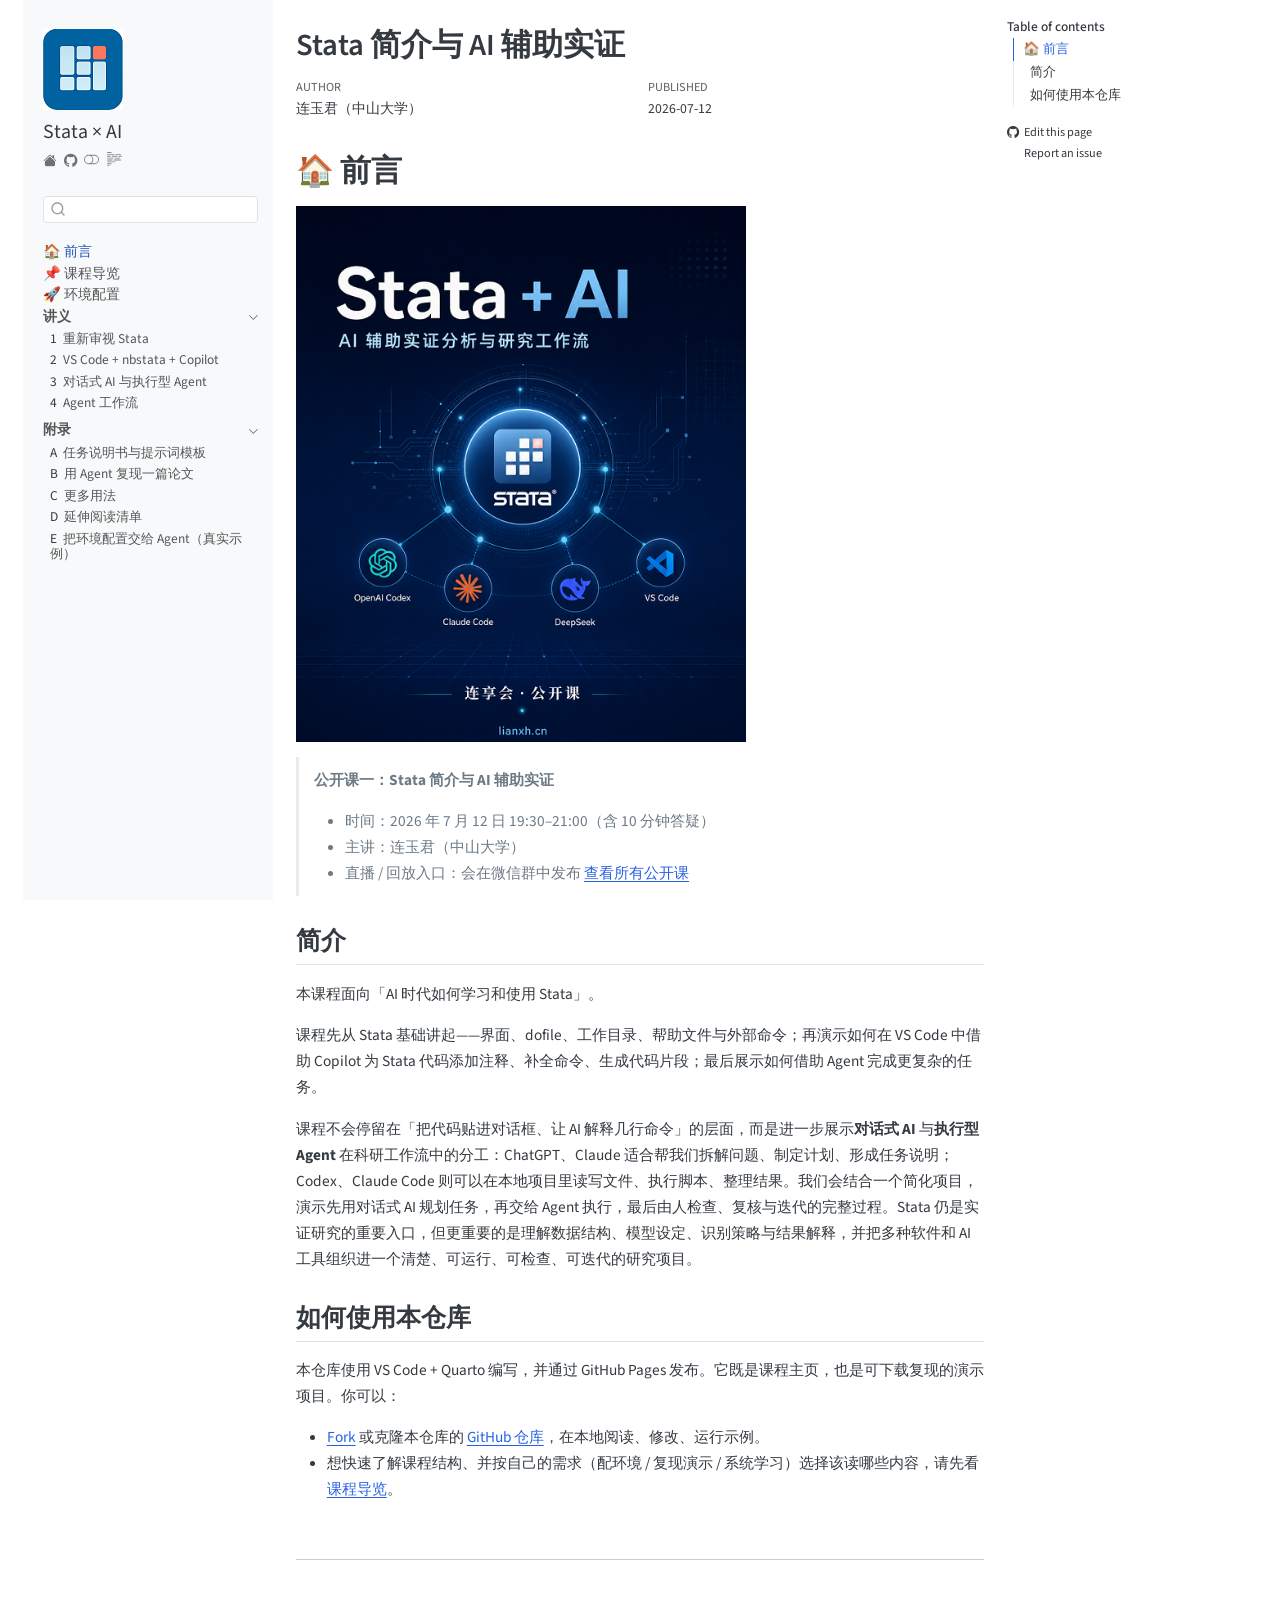
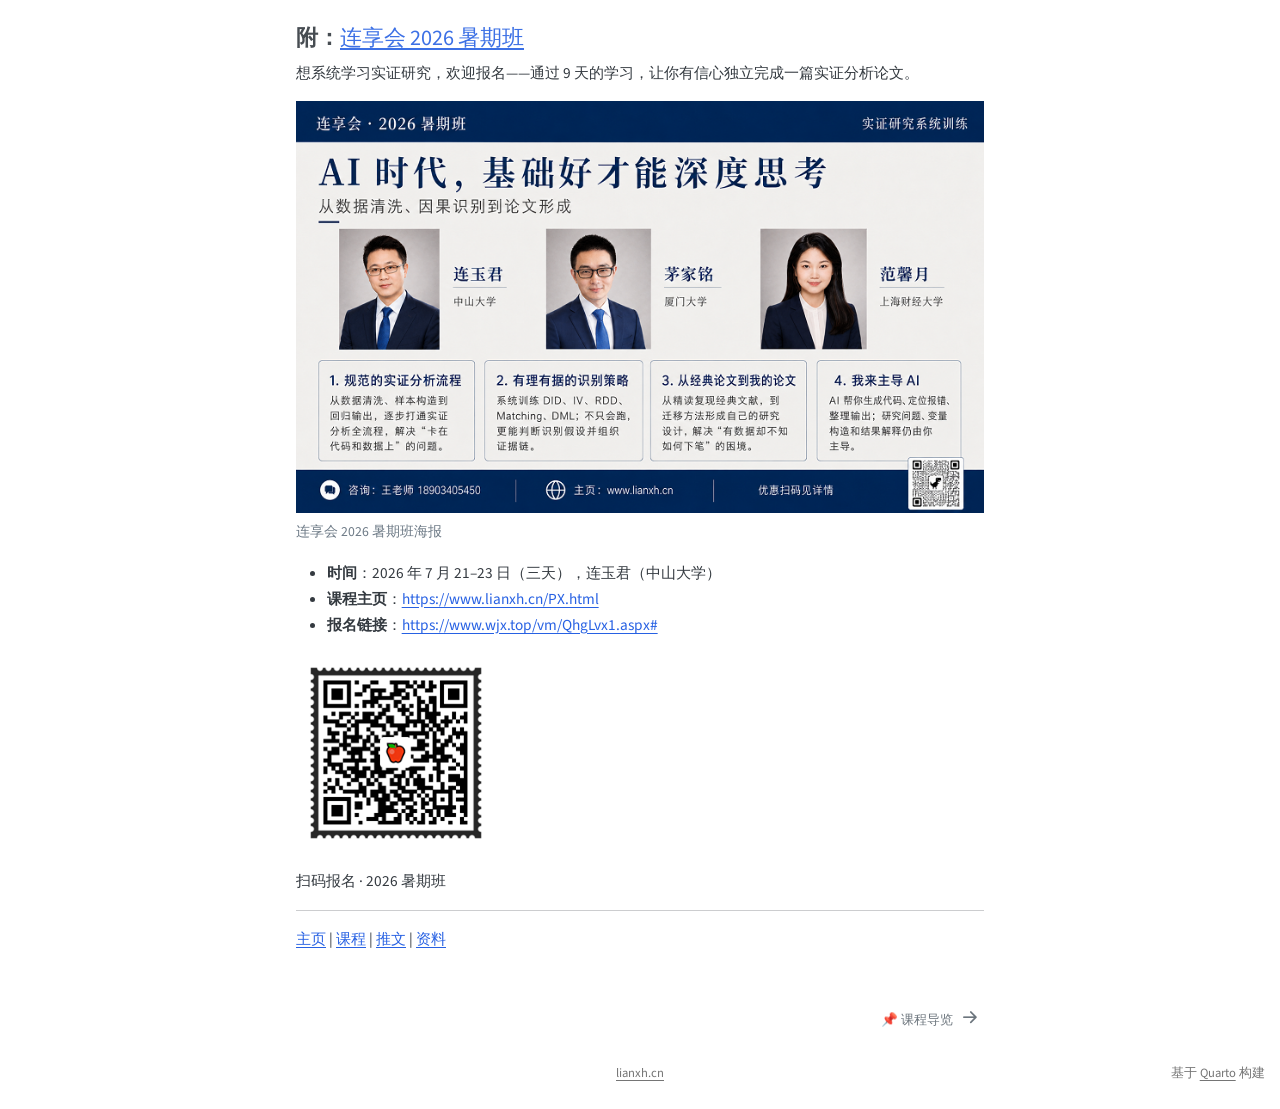
==== commit 1e0f3bb4: "附录A 增补『口语化的分阶段推进』示例（以 demo 场景补全背景）；demo 任务书填入绿色转型试点研究背景；task-plan 入库 Co-Authored-By: Claude Opus 4.8" ====
--- a/docs/index.html
+++ b/docs/index.html
@@ -172,7 +172,7 @@
           <li class="sidebar-item">
   <div class="sidebar-item-container"> 
   <a href="./lectures/04_agent_workflow.html" class="sidebar-item-text sidebar-link">
- <span class="menu-text"><span class="chapter-number">4</span>&nbsp; <span class="chapter-title">Agent 工作流：从任务说明到结果检查</span></span></a>
+ <span class="menu-text"><span class="chapter-number">4</span>&nbsp; <span class="chapter-title">Agent 工作流</span></span></a>
   </div>
 </li>
       </ul>
